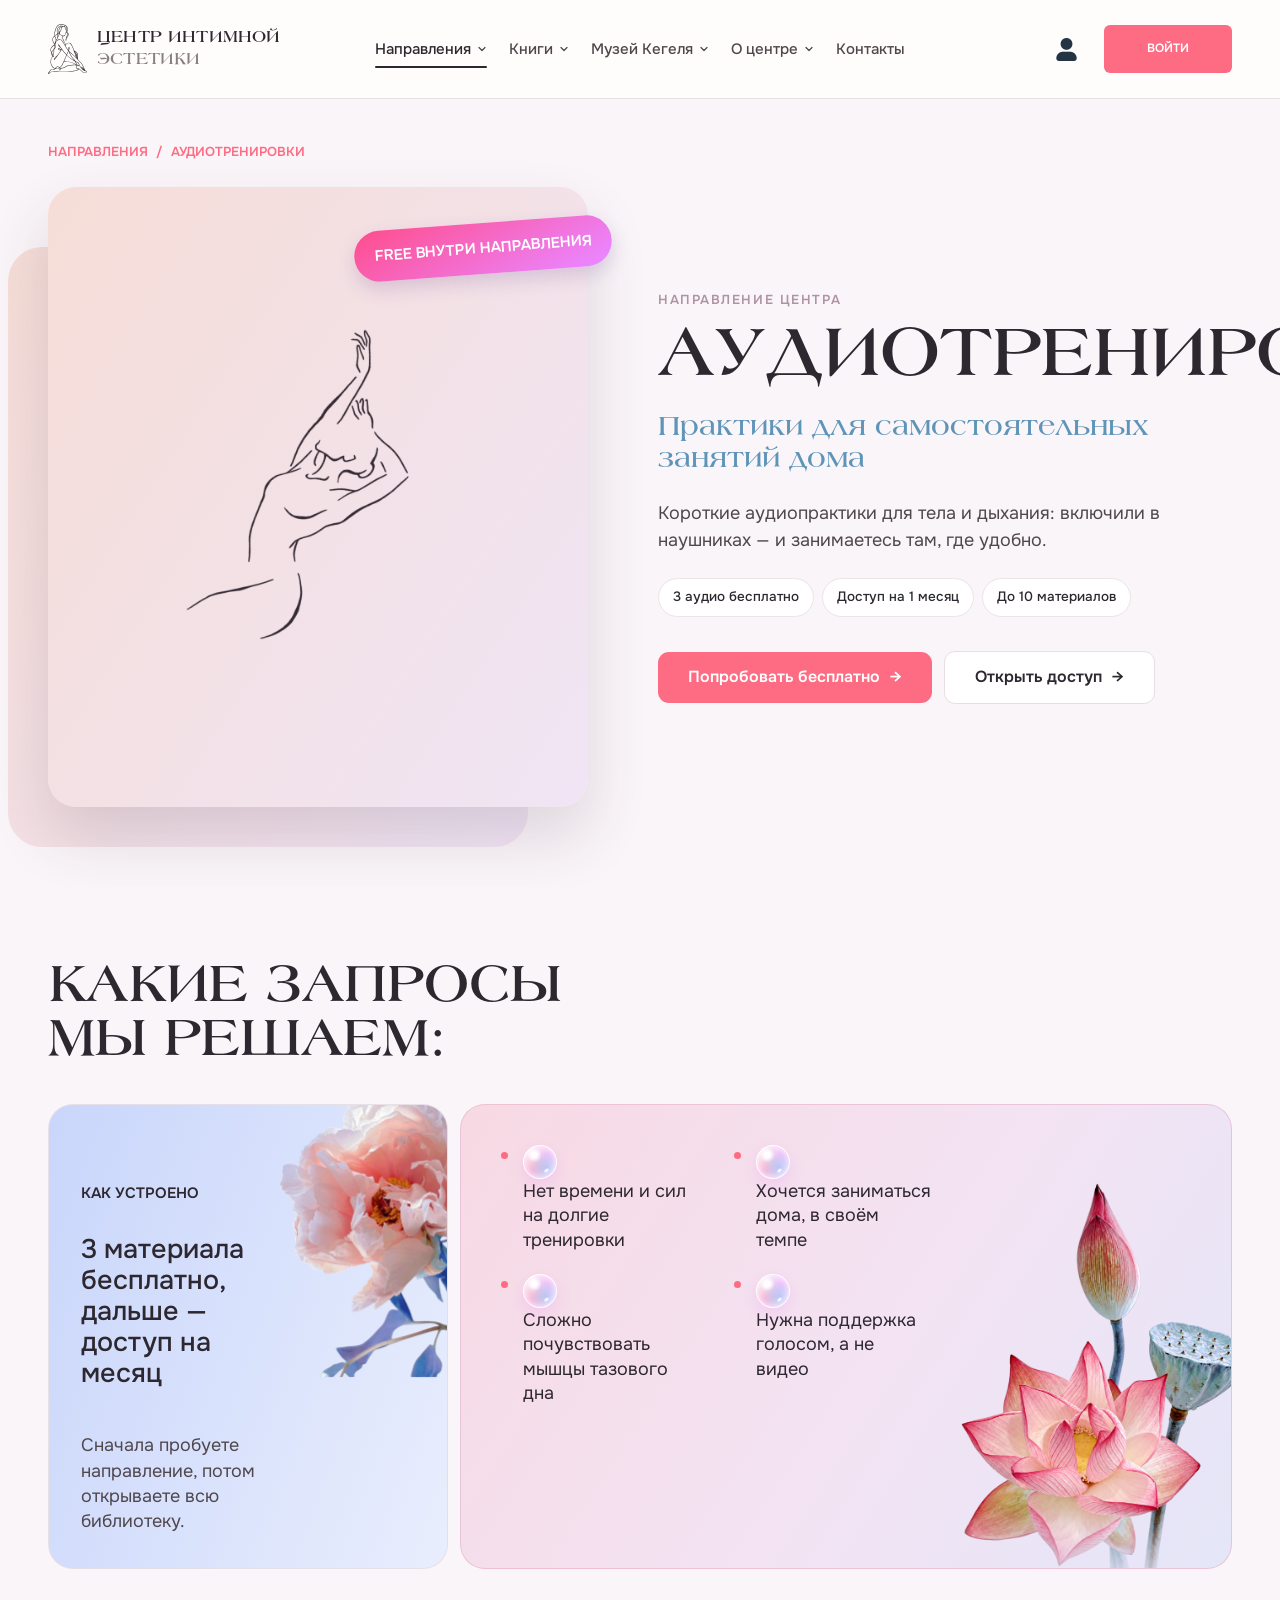
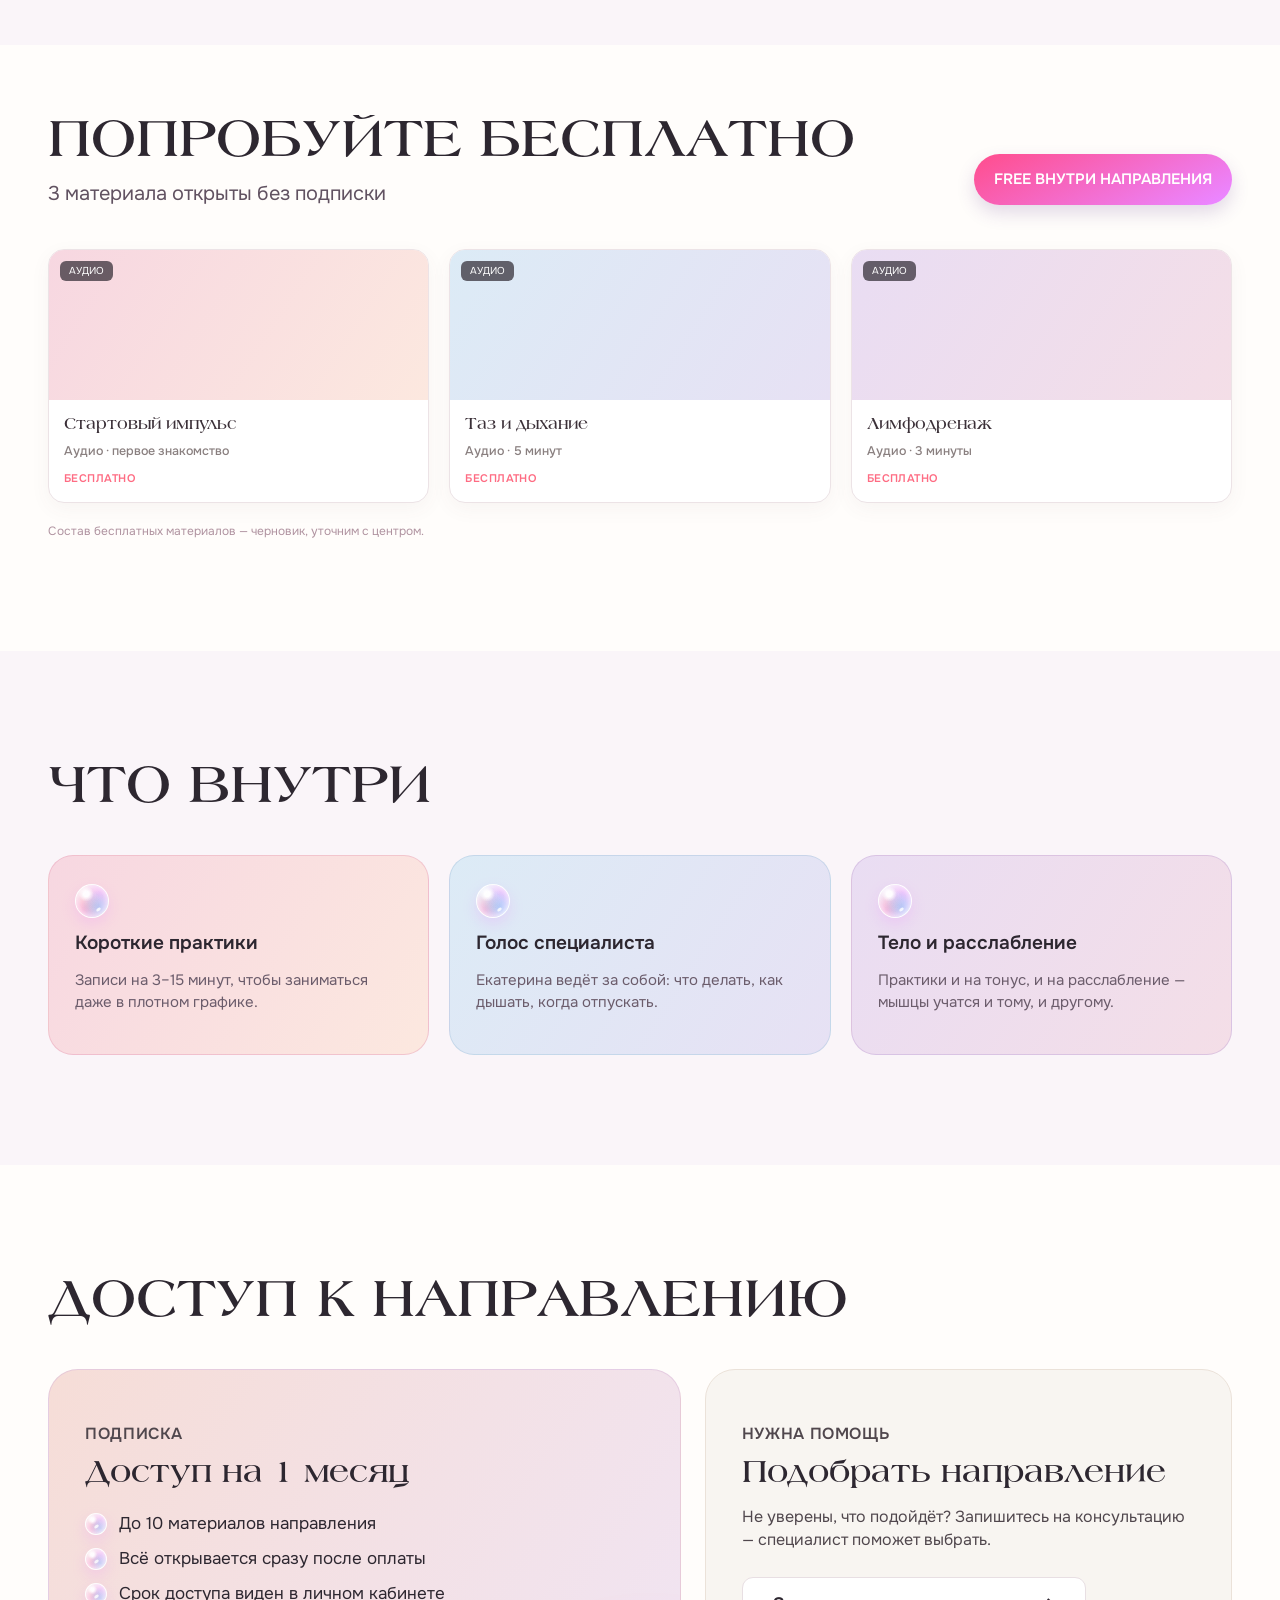
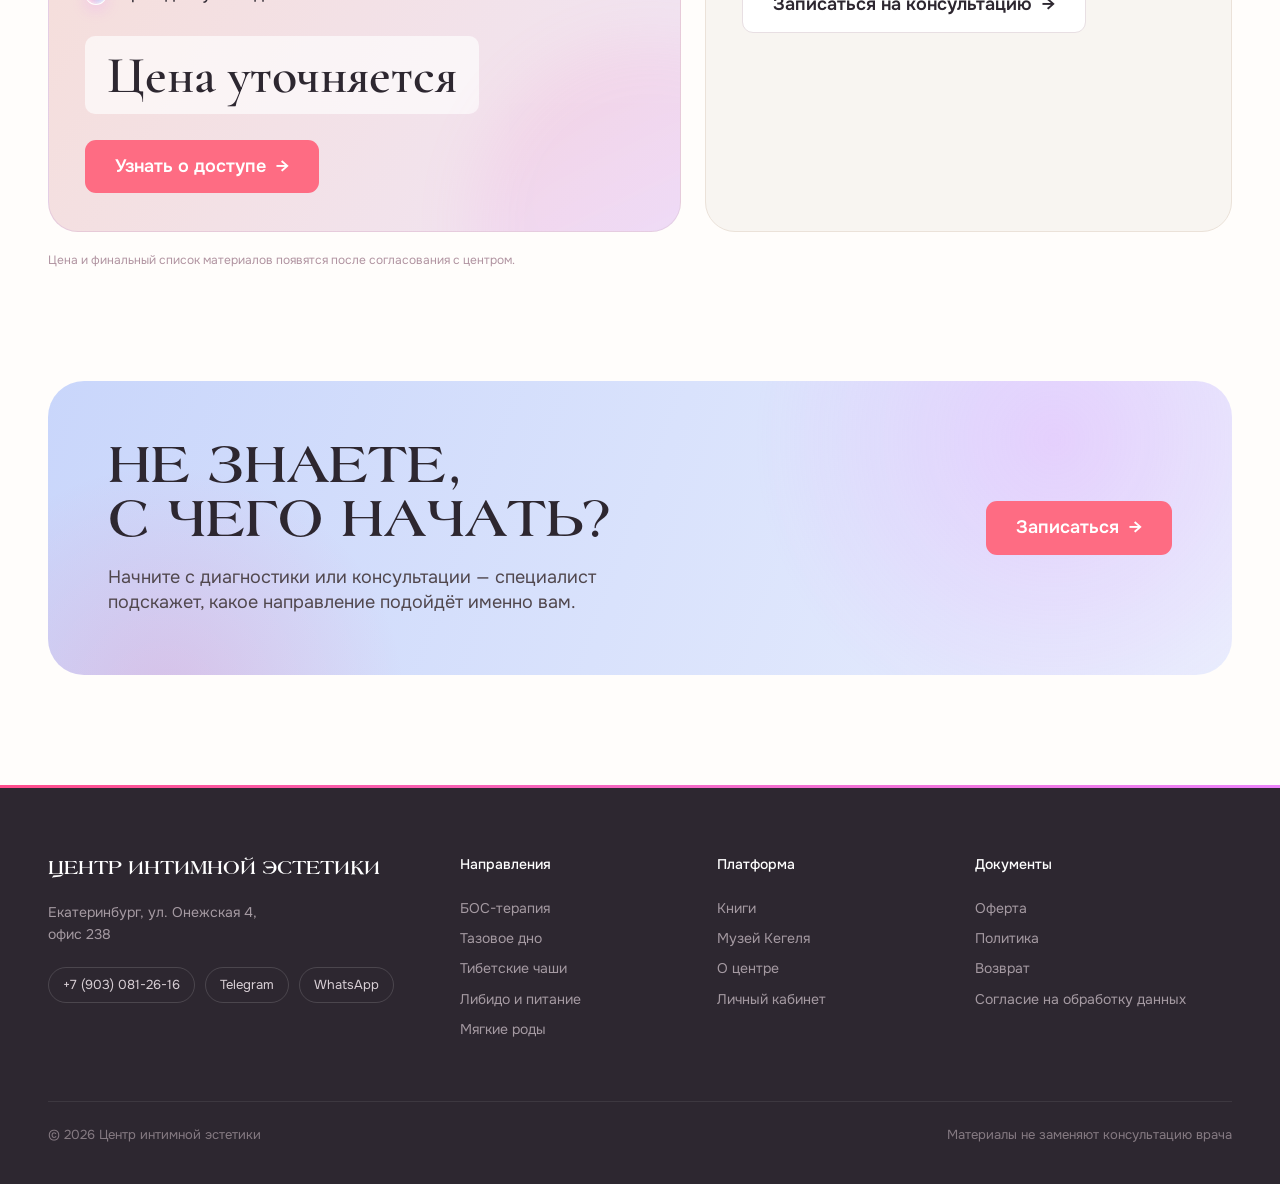
==== site/audio.html @ 692d39f6 "Музей Кегеля и страницы-основы остальных направлений - museum.html: каталог тренажёров с фильтром по" ====
<!doctype html>
<html lang="ru">
<head>
  <meta charset="utf-8">
  <meta name="viewport" content="width=device-width, initial-scale=1">
  <meta name="robots" content="noindex, nofollow, noarchive">
  <title>Аудиотренировки — Центр интимной эстетики</title>
  <meta name="description" content="Аудиотренировки: Короткие аудиопрактики для тела и дыхания: включили в наушниках — и занимаетесь там, где удобно.">
  <link rel="preconnect" href="https://fonts.googleapis.com">
  <link rel="preconnect" href="https://fonts.gstatic.com" crossorigin>
  <link href="https://fonts.googleapis.com/css2?family=Onest:wght@400;500;600;700&family=Cormorant+Garamond:wght@600&display=swap" rel="stylesheet">
  <link rel="stylesheet" href="css/style.css">
  <link rel="icon" href="assets/img/logo.svg">
</head>
<body data-page="direction">
  <div data-header style="height:99px"></div>

  <main>
    <section class="b-hero">
      <div class="container">
        <nav class="breadcrumbs" aria-label="Хлебные крошки" data-reveal><a href="directions.html">Направления</a><span>/</span><span>Аудиотренировки</span></nav>
        <div class="b-hero__grid">
          <div class="b-hero__media" style="--g:var(--g-lilac)" data-reveal="zoom">
            <div class="b-hero__plate"></div>
            <div class="b-hero__photo m-item__photo" style="background:var(--g-lilac)"><img src="assets/img/line-audio.png" alt=""></div>
            <span class="badge-free">Free внутри направления</span>
          </div>
          <div>
            <p class="b-hero__author" data-reveal>Направление центра</p>
            <h1 class="display b-hero__title"><span class="split-line"><span style="--d:.05s">Аудиотренировки</span></span></h1>
            <p class="b-hero__sub" data-reveal style="--d:.15s">Практики для самостоятельных<br>занятий дома</p>
            <p class="b-hero__text" data-reveal style="--d:.22s">Короткие аудиопрактики для тела и дыхания: включили в наушниках — и занимаетесь там, где удобно.</p>
            <div class="b-hero__facts" data-reveal style="--d:.28s"><span>3 аудио бесплатно</span><span>Доступ на 1 месяц</span><span>До 10 материалов</span></div>
            <div class="b-hero__actions" data-reveal style="--d:.34s">
              <a class="btn" href="#free">Попробовать бесплатно <span class="arr">→</span></a>
              <a class="btn btn--ghost" href="#access">Открыть доступ <span class="arr">→</span></a>
            </div>
          </div>
        </div>
      </div>
    </section>

    <section class="situations">
      <div class="container">
        <h2 class="h-section"><span class="split-line"><span>Какие запросы</span></span><span class="split-line"><span style="--d:.08s">мы решаем:</span></span></h2>
        <div class="sit-grid">
          <div class="sit-card sit-card--result" data-reveal>
            <img class="sit-card__flower" src="assets/img/peony-mirror.png" alt="">
            <p class="kicker">Как устроено</p>
            <h3>3 материала бесплатно, дальше — доступ на месяц</h3>
            <p>Сначала пробуете направление, потом открываете всю библиотеку.</p>
          </div>
          <div class="sit-card sit-card--list" data-reveal style="--d:.08s">
            <ul class="sit-list"><li><span class="bubble" aria-hidden="true"></span><span>Нет времени и сил на долгие тренировки</span></li><li><span class="bubble" aria-hidden="true"></span><span>Хочется заниматься дома, в своём темпе</span></li><li><span class="bubble" aria-hidden="true"></span><span>Сложно почувствовать мышцы тазового дна</span></li><li><span class="bubble" aria-hidden="true"></span><span>Нужна поддержка голосом, а не видео</span></li></ul>
            <img class="sit-card__lotus" src="assets/img/flower-lotus-bud.png" alt="">
          </div>
        </div>
      </div>
    </section>

    <section class="section" id="free" style="padding-top:70px">
      <div class="container">
        <div class="section-head section-head--row">
          <div>
            <h2 class="h-section"><span class="split-line"><span>Попробуйте бесплатно</span></span></h2>
            <p class="lead" data-reveal>3 материала открыты без подписки</p>
          </div>
          <span class="badge-free" data-reveal>Free внутри направления</span>
        </div>
        <div class="free-grid">
          <a class="mat-card" href="#" data-reveal style="--d:0.00s">
            <div class="mat-card__thumb" style="--g:var(--g-rose)"><span class="mat-card__type">АУДИО</span></div>
            <div class="mat-card__body"><h3>Стартовый импульс</h3><p>Аудио · первое знакомство</p><span class="mat-card__free">Бесплатно</span></div>
          </a>
          <a class="mat-card" href="#" data-reveal style="--d:0.08s">
            <div class="mat-card__thumb" style="--g:var(--g-sky)"><span class="mat-card__type">АУДИО</span></div>
            <div class="mat-card__body"><h3>Таз и дыхание</h3><p>Аудио · 5 минут</p><span class="mat-card__free">Бесплатно</span></div>
          </a>
          <a class="mat-card" href="#" data-reveal style="--d:0.16s">
            <div class="mat-card__thumb" style="--g:var(--g-violet)"><span class="mat-card__type">АУДИО</span></div>
            <div class="mat-card__body"><h3>Лимфодренаж</h3><p>Аудио · 3 минуты</p><span class="mat-card__free">Бесплатно</span></div>
          </a>
        </div>
        <p class="placeholder-note" style="margin-top:20px">Состав бесплатных материалов — черновик, уточним с центром.</p>
      </div>
    </section>

    <section class="section section--rose">
      <div class="container">
        <h2 class="h-section" style="margin-bottom:40px"><span class="split-line"><span>Что внутри</span></span></h2>
        <div class="inside-grid"><div class="inside-card" style="--g:var(--g-rose);--bd:var(--b-rose);--d:0.00s" data-reveal><span class="bubble" aria-hidden="true"></span><b>Короткие практики</b><p>Записи на 3–15 минут, чтобы заниматься даже в плотном графике.</p></div><div class="inside-card" style="--g:var(--g-sky);--bd:var(--b-sky);--d:0.08s" data-reveal><span class="bubble" aria-hidden="true"></span><b>Голос специалиста</b><p>Екатерина ведёт за собой: что делать, как дышать, когда отпускать.</p></div><div class="inside-card" style="--g:var(--g-violet);--bd:var(--b-violet);--d:0.16s" data-reveal><span class="bubble" aria-hidden="true"></span><b>Тело и расслабление</b><p>Практики и на тонус, и на расслабление — мышцы учатся и тому, и другому.</p></div></div>
      </div>
    </section>

    <section class="section" id="access">
      <div class="container">
        <h2 class="h-section" style="margin-bottom:40px"><span class="split-line"><span>Доступ к направлению</span></span></h2>
        <div class="buy-grid">
          <div class="buy-card" style="--g:var(--g-lilac);--bd:var(--b-lilac)" data-reveal>
            <span class="buy-card__glow"></span>
            <p class="buy-card__label">Подписка</p>
            <h3>Доступ на 1 месяц</h3>
            <ul><li><span class="bubble" aria-hidden="true"></span><span>До 10 материалов направления</span></li><li><span class="bubble" aria-hidden="true"></span><span>Всё открывается сразу после оплаты</span></li><li><span class="bubble" aria-hidden="true"></span><span>Срок доступа виден в личном кабинете</span></li></ul>
            <p class="buy-card__price">Цена уточняется</p>
            <button class="btn" type="button" data-booking>Узнать о доступе <span class="arr">→</span></button>
          </div>
          <div class="buy-card" style="--g:#f8f5f1;--bd:#ebe2d9;--d:.1s" data-reveal>
            <p class="buy-card__label">Нужна помощь</p>
            <h3>Подобрать направление</h3>
            <p>Не уверены, что подойдёт? Запишитесь на консультацию — специалист поможет выбрать.</p>
            <button class="btn btn--ghost" type="button" data-booking="help">Записаться на консультацию <span class="arr">→</span></button>
          </div>
        </div>
        <p class="placeholder-note" style="margin-top:20px">Цена и финальный список материалов появятся после согласования с центром.</p>
      </div>
    </section>

    <section class="section" style="padding-top:0">
      <div class="container">
        <div class="cta-banner" data-reveal>
          <div>
            <h2 class="h-section">Не знаете,<br>с чего начать?</h2>
            <p>Начните с диагностики или консультации — специалист подскажет, какое направление подойдёт именно вам.</p>
          </div>
          <a class="btn" href="bos.html#formats" data-booking="diag">Записаться <span class="arr">→</span></a>
        </div>
      </div>
    </section>
  </main>

  <div data-footer></div>
  <script src="js/main.js"></script>
</body>
</html>
---- site/css/style.css ----
/* ==========================================================================
   Центр интимной эстетики — стили
   Токены сняты с макета Figma (Page 6)
   ========================================================================== */

@font-face {
  font-family: "LagunaC";
  src: url("../assets/fonts/lagunac_bold.otf") format("opentype");
  font-weight: 700;
  font-display: swap;
}
@font-face {
  font-family: "LagunaC";
  src: url("../assets/fonts/lagunac.otf") format("opentype");
  font-weight: 400;
  font-display: swap;
}

:root {
  /* фон */
  --bg: #fffdfb;
  --bg-rose: #faf5f9;
  --bg-soft: #f7f2f4;
  --bg-sky: #edf3fa;
  --bg-sky-2: #deebf5;

  /* текст */
  --ink: #2d2730;
  --ink-2: #332633;
  --ink-blue: #233544;
  --text: #50474d;
  --text-2: #615261;
  --muted: #6b5c6b;
  --muted-2: #897f7f;
  --line: #e8dfe3;
  --line-2: #ece3e6;

  /* акценты */
  --pink: #fe6c83;
  --pink-hover: #f7566f;
  --pink-deep: #c26b82;
  --blue: #5e94b8;
  --caption: #b093a0;

  /* градиенты плашек направлений — основа визуального языка сайта */
  --g-rose:     linear-gradient(123deg, #f7d7e1 0%, #fce8df 100%);
  --g-lilac:    linear-gradient(123deg, #f6ddd7 0%, #f0e5f5 100%);
  --g-sand:     linear-gradient(123deg, #f8e8cd 0%, #f8dde4 100%);
  --g-peach:    linear-gradient(123deg, #f5dccf 0%, #f5e5d5 100%);
  --g-mint:     linear-gradient(123deg, #ddefe7 0%, #e2ebf7 100%);
  --g-sky:      linear-gradient(123deg, #dcebf6 0%, #e7e1f4 100%);
  --g-violet:   linear-gradient(123deg, #e9ddf3 0%, #f4dee7 100%);
  --g-mist:     linear-gradient(123deg, #dfe8ef 0%, #eee6f1 100%);
  --g-periwinkle: linear-gradient(110deg, #c9d6fb 0%, #e9eefd 100%);
  --g-badge:    linear-gradient(154deg, #ff4d8c 0%, #eb85ff 52%, #54c7ff 95%);

  --b-rose: rgba(234, 165, 187, .5);
  --b-lilac: rgba(218, 183, 216, .5);
  --b-sand: rgba(229, 190, 131, .5);
  --b-peach: rgba(231, 183, 154, .5);
  --b-mint: rgba(168, 206, 194, .5);
  --b-sky: rgba(171, 200, 224, .5);
  --b-violet: rgba(200, 170, 216, .5);
  --b-mist: rgba(175, 194, 208, .5);

  --shadow-card: 0 10px 24px rgba(89, 59, 82, .09);
  --shadow-card-hover: 0 22px 44px rgba(89, 59, 82, .16);
  --shadow-soft: 0 6px 20px rgba(90, 70, 80, .05);

  --font-display: "LagunaC", "Cormorant Garamond", Georgia, serif;
  --font-body: "Onest", system-ui, -apple-system, "Segoe UI", sans-serif;
  --font-price: "Cormorant Garamond", Georgia, serif;

  --container: 1280px;
  --gutter: 80px;
  --header-h: 99px;
  --ease: cubic-bezier(.22, .8, .24, 1);
  --ease-spring: cubic-bezier(.34, 1.56, .64, 1);
}

*, *::before, *::after { box-sizing: border-box; }
html { scroll-behavior: smooth; -webkit-text-size-adjust: 100%; }
body {
  margin: 0;
  font-family: var(--font-body);
  font-size: 16px;
  line-height: 1.4;
  color: var(--text);
  background: var(--bg);
  -webkit-font-smoothing: antialiased;
  overflow-x: hidden;
}
html, body { overflow-x: clip; }
main > section { overflow-x: clip; }
img { max-width: 100%; display: block; }
a { color: inherit; text-decoration: none; }
button { font: inherit; color: inherit; background: none; border: 0; padding: 0; cursor: pointer; }
h1, h2, h3, h4, p { margin: 0; }
ul { margin: 0; padding: 0; list-style: none; }
:focus-visible { outline: 2px solid var(--pink); outline-offset: 3px; border-radius: 6px; }
html:has(body.is-locked) { overflow: hidden; }

.container {
  width: 100%;
  max-width: calc(var(--container) + var(--gutter) * 2);
  margin: 0 auto;
  padding: 0 var(--gutter);
}
.visually-hidden { position: absolute !important; width: 1px; height: 1px; overflow: hidden; clip: rect(0 0 0 0); white-space: nowrap; }

/* ---------- типографика ---------- */
.display {
  font-family: var(--font-display);
  font-weight: 700;
  line-height: .96;
  text-transform: uppercase;
  color: var(--ink);
}
.h-section {
  font-family: var(--font-display);
  font-weight: 700;
  font-size: 54px;
  line-height: 1;
  text-transform: uppercase;
  color: var(--ink);
  letter-spacing: 0;
}
.h-card {
  font-family: var(--font-display);
  font-weight: 700;
  color: var(--ink);
  line-height: 1.1;
}
.lead { font-size: 20px; line-height: 1.1; color: var(--text-2); }
.eyebrow {
  font-size: 12px;
  font-weight: 500;
  letter-spacing: .16em;
  text-transform: uppercase;
  color: var(--caption);
}
.kicker {
  font-size: 15px;
  font-weight: 600;
  text-transform: uppercase;
  color: var(--pink);
  letter-spacing: 0;
}
.section-head { margin-bottom: 44px; }
.section-head .lead { margin-top: 14px; }
.section-head--row { display: flex; align-items: flex-end; justify-content: space-between; gap: 24px; }

/* ---------- кнопки ---------- */
.btn {
  --btn-bg: var(--pink);
  position: relative;
  display: inline-flex;
  align-items: center;
  justify-content: center;
  gap: 10px;
  padding: 15px 30px;
  border-radius: 11px;
  background: var(--btn-bg);
  color: #fff;
  font-weight: 600;
  font-size: 18px;
  line-height: 1.3;
  white-space: nowrap;
  overflow: hidden;
  isolation: isolate;
  transition: transform .35s var(--ease), box-shadow .35s var(--ease), background-color .3s;
  box-shadow: 0 8px 18px rgba(254, 108, 131, .0);
}
.btn::before { /* мягкий градиентный перелив при наведении */
  content: "";
  position: absolute; inset: 0;
  background: var(--g-badge);
  opacity: 0;
  z-index: -1;
  transition: opacity .45s var(--ease);
}
.btn::after { /* блик */
  content: "";
  position: absolute; top: 0; bottom: 0; left: -60%;
  width: 40%;
  background: linear-gradient(100deg, transparent, rgba(255,255,255,.45), transparent);
  transform: skewX(-18deg);
  transition: left .7s var(--ease);
  z-index: -1;
}
.btn:hover { transform: translateY(-2px); box-shadow: 0 12px 26px rgba(254, 108, 131, .35); }
.btn:hover::after { left: 130%; }
.btn:active { transform: translateY(0) scale(.98); }
.btn .arr { display: inline-block; transition: transform .35s var(--ease-spring); }
.btn:hover .arr { transform: translateX(4px); }
.btn--sm { font-size: 15px; padding: 16px 30px; border-radius: 6px; }
.btn--xs { font-size: 12px; padding: 16px 20px; border-radius: 6px; text-transform: uppercase; min-width: 128px; }
.btn--ghost {
  --btn-bg: #fff;
  color: var(--ink);
  border: 1px solid var(--line);
}
.btn--ghost:hover { color: #fff; border-color: transparent; }
.btn--ghost:hover::before { opacity: 1; }
.btn--gradient::before { opacity: 1; }
.link-arrow {
  display: inline-flex; align-items: center; gap: 6px;
  color: var(--pink-deep); font-weight: 600; font-size: 15px;
}
.link-arrow .arr { transition: transform .35s var(--ease-spring); }
.link-arrow:hover .arr { transform: translateX(5px); }

/* ---------- градиентная плашка FREE ---------- */
.badge-free {
  display: inline-flex; align-items: center; justify-content: center;
  padding: 18px 20px;
  border-radius: 60px;
  background: var(--g-badge);
  background-size: 180% 180%;
  color: #fff;
  font-weight: 600;
  font-size: 15px;
  line-height: 1;
  text-transform: uppercase;
  white-space: nowrap;
  box-shadow: 0 8px 18px rgba(97, 56, 140, .18);
  transform: rotate(-4.25deg);
  animation: gradientShift 6s ease-in-out infinite, badgeFloat 5s ease-in-out infinite;
}
@keyframes gradientShift { 0%,100% { background-position: 0% 30%; } 50% { background-position: 100% 70%; } }
@keyframes badgeFloat { 0%,100% { transform: rotate(-4.25deg) translateY(0); } 50% { transform: rotate(-3deg) translateY(-6px); } }

.chip {
  display: inline-flex; align-items: center;
  padding: 3px 9px;
  border-radius: 6px;
  font-size: 15px;
  color: var(--text);
  background: #e3e9fb;
}

/* ==========================================================================
   Header
   ========================================================================== */
.site-header {
  position: sticky; top: 0; z-index: 100;
  background: rgba(255, 253, 251, .92);
  backdrop-filter: blur(10px);
  -webkit-backdrop-filter: blur(10px);
  border-bottom: 1px solid var(--line);
  transition: box-shadow .4s var(--ease), background-color .4s;
}
.site-header.is-scrolled { box-shadow: 0 10px 30px rgba(89, 59, 82, .07); background: rgba(255, 253, 251, .97); }
.header-bar {
  position: relative;
  display: flex; align-items: center; justify-content: space-between;
  height: 98px;
  transition: height .4s var(--ease);
}
.site-header.is-scrolled .header-bar { height: 78px; }

.logo { display: flex; align-items: center; gap: 10px; filter: drop-shadow(0 0 10px #fff); }
.logo img { width: 39px; height: 50px; transition: transform .6s var(--ease); }
.logo:hover img { transform: rotate(-6deg) scale(1.05); }
.logo__text {
  font-family: var(--font-display); font-weight: 700;
  font-size: 17px; line-height: 18.7px; letter-spacing: .01em; text-transform: uppercase;
  display: flex; flex-direction: column; gap: 3px;
}
.logo__text span:first-child { color: #2d2730; }
.logo__text span:last-child { color: var(--muted-2); }

.nav { position: absolute; left: 50%; transform: translateX(-50%); display: flex; gap: 30px; align-items: center; }
.nav__item { position: relative; }
.nav__link {
  position: relative;
  display: inline-flex; align-items: center; gap: 6px;
  font-size: 15px; font-weight: 500; color: var(--text);
  padding: 10px 0;
  transition: color .25s;
}
.nav__link::after {
  content: ""; position: absolute; left: 0; right: 0; bottom: 2px; height: 2px;
  background: var(--ink); border-radius: 2px;
  transform: scaleX(0); transform-origin: left;
  transition: transform .45s var(--ease);
}
.nav__link:hover, .nav__item.is-open .nav__link { color: var(--ink); }
.nav__link:hover::after, .nav__item.is-open .nav__link::after, .nav__link.is-active::after { transform: scaleX(1); }
.nav__link.is-active { color: var(--ink); }
.nav__link .chev { width: 10px; height: 10px; transition: transform .35s var(--ease); }
.nav__item.is-open .chev { transform: rotate(180deg); }

.header-actions { display: flex; align-items: center; gap: 16px; }
.icon-btn {
  width: 44px; height: 44px; border-radius: 50%;
  display: grid; place-items: center;
  transition: background-color .3s, transform .3s var(--ease);
}
.icon-btn:hover { background: var(--bg-soft); transform: translateY(-1px); }
.icon-user {
  width: 23px; height: 23px; background: var(--ink-blue);
  -webkit-mask: url("../assets/img/icon-user.png") center / contain no-repeat;
          mask: url("../assets/img/icon-user.png") center / contain no-repeat;
}
.burger { display: none; width: 44px; height: 44px; border-radius: 50%; background: var(--bg-soft); position: relative; }
.burger span { position: absolute; left: 13px; right: 13px; height: 1.6px; background: var(--ink); border-radius: 2px; transition: transform .45s var(--ease), opacity .3s, top .45s var(--ease); }
.burger span:nth-child(1) { top: 18px; }
.burger span:nth-child(2) { top: 25px; }
.is-menu-open .burger span:nth-child(1) { top: 21.5px; transform: rotate(45deg); }
.is-menu-open .burger span:nth-child(2) { top: 21.5px; transform: rotate(-45deg); }

/* ---------- мега-меню (десктоп) ---------- */
.mega {
  position: absolute; left: 0; right: 0; top: 100%;
  pointer-events: none;
  visibility: hidden;
}
.mega__panel {
  background: rgba(255, 253, 251, .98);
  border-bottom: 1px solid var(--line);
  box-shadow: 0 30px 60px rgba(89, 59, 82, .12);
  border-radius: 0 0 30px 30px;
  clip-path: inset(0 0 100% 0 round 0 0 30px 30px);
  transition: clip-path .55s var(--ease);
  overflow: hidden;
}
.mega.is-open { pointer-events: auto; visibility: visible; }
.mega.is-open .mega__panel { clip-path: inset(0 0 0 0 round 0 0 30px 30px); }
.mega__inner { padding-top: 34px; padding-bottom: 38px; }
.mega__section { display: none; }
.mega__section.is-active { display: grid; }
.mega [data-stagger] > * { opacity: 0; transform: translateY(12px); transition: opacity .45s var(--ease), transform .55s var(--ease); }
.mega.is-open .mega__section.is-active [data-stagger] > * { opacity: 1; transform: none; }
.mega.is-open .mega__section.is-active [data-stagger] > *:nth-child(2) { transition-delay: .04s; }
.mega.is-open .mega__section.is-active [data-stagger] > *:nth-child(3) { transition-delay: .08s; }
.mega.is-open .mega__section.is-active [data-stagger] > *:nth-child(4) { transition-delay: .12s; }
.mega.is-open .mega__section.is-active [data-stagger] > *:nth-child(5) { transition-delay: .16s; }
.mega.is-open .mega__section.is-active [data-stagger] > *:nth-child(6) { transition-delay: .2s; }
.mega.is-open .mega__section.is-active [data-stagger] > *:nth-child(7) { transition-delay: .24s; }
.mega.is-open .mega__section.is-active [data-stagger] > *:nth-child(8) { transition-delay: .28s; }
.mega-backdrop {
  position: fixed; inset: 0; z-index: 90;
  background: rgba(45, 39, 48, .18);
  backdrop-filter: blur(2px);
  opacity: 0; visibility: hidden;
  transition: opacity .4s var(--ease), visibility .4s;
}
.mega-backdrop.is-on { opacity: 1; visibility: visible; }

.mega__section--dirs { grid-template-columns: 1fr 330px; gap: 40px; }
.mega__title { display: flex; align-items: baseline; justify-content: space-between; margin-bottom: 18px; }
.mega__title h3 { font-family: var(--font-display); font-size: 26px; color: var(--ink); text-transform: uppercase; }
.mega-grid { display: grid; grid-template-columns: repeat(4, 1fr); gap: 14px; }
.mini-dir {
  position: relative; overflow: hidden;
  height: 118px;
  padding: 13px 15px;
  border-radius: 14px;
  border: 1px solid var(--bd, var(--line));
  background: var(--g, var(--g-rose));
  display: flex; flex-direction: column; justify-content: space-between;
  transition: transform .45s var(--ease), box-shadow .45s var(--ease);
}
.mini-dir:hover { transform: translateY(-3px); box-shadow: var(--shadow-card); }
.mini-dir__num { font-size: 11px; font-weight: 600; color: var(--pink); }
.mini-dir__name { position: relative; z-index: 1; font-family: var(--font-display); font-weight: 700; font-size: 15.5px; line-height: 1.08; color: var(--ink-blue); max-width: 74%; }
.mini-dir__meta { position: relative; z-index: 1; font-size: 11.5px; color: var(--muted); max-width: 70%; line-height: 1.2; }
.mini-dir img { position: absolute; right: -8px; bottom: -12px; height: 118px; width: auto; opacity: .8; transition: transform .6s var(--ease), opacity .4s; pointer-events: none; }
.mini-dir:hover img { opacity: 1; }
.mini-dir:hover img { transform: translate(-4px, -4px) scale(1.04); }

.mega-promo {
  position: relative; overflow: hidden;
  border-radius: 22px;
  background: var(--g-periwinkle);
  padding: 22px;
  display: flex; flex-direction: column; justify-content: space-between;
  min-height: 246px;
}
.mega-promo img { position: absolute; right: -24px; bottom: 0; height: 250px; width: auto; }
.mega-promo__text { position: relative; z-index: 1; max-width: 180px; }
.mega-promo__text p { font-size: 14px; color: var(--text); margin-top: 8px; }
.mega-promo .h-card { font-size: 22px; }
.mega-promo .btn { position: relative; z-index: 1; align-self: flex-start; }
.mega-promo .badge-free { position: relative; z-index: 1; font-size: 11px; padding: 9px 12px; align-self: flex-start; margin-bottom: 10px; animation: gradientShift 6s ease-in-out infinite; }

.mega__section--list { grid-template-columns: 280px 1fr 1fr; gap: 28px; align-items: stretch; }
.mega-intro { padding-right: 10px; }
.mega-intro h3 { font-family: var(--font-display); font-size: 26px; text-transform: uppercase; color: var(--ink); margin-bottom: 10px; }
.mega-intro p { font-size: 14px; color: var(--muted); margin-bottom: 18px; }
.mega-links { display: grid; gap: 10px; align-content: start; }
.mega-link {
  display: flex; align-items: center; gap: 14px;
  padding: 14px 16px;
  border-radius: 14px;
  border: 1px solid var(--line-2);
  background: #fff;
  transition: background .4s var(--ease), transform .4s var(--ease), border-color .4s;
}
.mega-link:hover { background: var(--g, var(--g-rose)); border-color: transparent; transform: translateX(4px); }
.mega-link__dot { flex: none; width: 36px; height: 36px; border-radius: 50%; background: var(--g, var(--g-rose)); display: grid; place-items: center; color: var(--pink); font-weight: 600; font-size: 12px; }
.mega-link:hover .mega-link__dot { background: #fff; }
.mega-link b { display: block; font-weight: 600; font-size: 15px; color: var(--ink); }
.mega-link small { display: block; font-size: 12.5px; color: var(--muted); margin-top: 2px; }
.mega-link .arr { margin-left: auto; color: var(--pink); transition: transform .35s var(--ease-spring); }
.mega-link:hover .arr { transform: translateX(4px); }
.mega-photo {
  position: relative; overflow: hidden; border-radius: 22px; min-height: 230px;
  background: var(--g, var(--g-sky));
}
.mega-photo img { position: absolute; inset: 0; width: 100%; height: 100%; object-fit: cover; object-position: center 20%; }
.mega-photo span { position: absolute; left: 16px; bottom: 16px; right: 16px; padding: 12px 14px; border-radius: 14px; background: rgba(255,251,251,.94); font-size: 13px; color: var(--text); box-shadow: 0 12px 26px rgba(89,56,82,.14); }
.mega-photo span b { display: block; color: var(--pink); font-size: 13px; text-transform: uppercase; margin-bottom: 3px; }

/* ---------- мобильное меню ---------- */
.m-menu {
  position: fixed; inset: 0; z-index: 99;
  padding: calc(var(--header-h) - 10px) 0 0;
  background: var(--bg);
  visibility: hidden;
  clip-path: circle(0 at calc(100% - 42px) 44px);
  transition: clip-path .7s var(--ease), visibility .7s;
  overflow: hidden;
}
.is-menu-open .m-menu { visibility: visible; clip-path: circle(150% at calc(100% - 42px) 44px); }
.m-menu__blob { position: absolute; border-radius: 50%; filter: blur(40px); opacity: .7; pointer-events: none; }
.m-menu__blob--1 { width: 280px; height: 280px; right: -80px; top: 60px; background: #f7d7e1; }
.m-menu__blob--2 { width: 260px; height: 260px; left: -100px; bottom: 80px; background: #dcebf6; }
.m-menu__scroll { position: relative; height: 100%; overflow-y: auto; padding: 16px 20px 40px; }
.m-acc { border-bottom: 1px solid var(--line); }
.m-acc__head {
  width: 100%; display: flex; align-items: center; justify-content: space-between;
  padding: 18px 0;
  font-family: var(--font-display); font-weight: 700; font-size: 24px; text-transform: uppercase; color: var(--ink);
  text-align: left;
}
.m-acc__head .plus { position: relative; width: 28px; height: 28px; border-radius: 50%; background: var(--g-rose); flex: none; }
.m-acc__head .plus::before, .m-acc__head .plus::after { content: ""; position: absolute; left: 8px; right: 8px; top: 13.3px; height: 1.5px; background: var(--pink); transition: transform .4s var(--ease); }
.m-acc__head .plus::after { transform: rotate(90deg); }
.m-acc.is-open .plus::after { transform: rotate(0); }
.m-acc__body { display: grid; grid-template-rows: 0fr; transition: grid-template-rows .5s var(--ease); }
.m-acc.is-open .m-acc__body { grid-template-rows: 1fr; }
.m-acc__body > div { overflow: hidden; }
.m-acc__list { display: grid; gap: 8px; padding-bottom: 18px; }
.m-dirs { display: grid; grid-template-columns: 1fr 1fr; gap: 8px; padding-bottom: 18px; }
.m-dirs .mini-dir { height: auto; min-height: 92px; padding: 11px 12px; justify-content: flex-start; gap: 8px; }
.m-dirs .mini-dir__name { font-size: 14px; max-width: 100%; }
.m-dirs .mini-dir__meta { display: none; }
.m-dirs .mini-dir img { height: 84px; opacity: .45; }
.m-link-plain { display: block; padding: 18px 0; border-bottom: 1px solid var(--line); font-family: var(--font-display); font-weight: 700; font-size: 24px; text-transform: uppercase; color: var(--ink); }
.m-menu__foot { margin-top: 26px; display: grid; gap: 14px; }
.m-menu__foot .btn { width: 100%; }
.m-contacts { display: flex; flex-wrap: wrap; gap: 8px; }
.m-contacts a { padding: 10px 14px; border-radius: 40px; background: #fff; border: 1px solid var(--line); font-size: 14px; font-weight: 500; }
.m-menu [data-mstagger] { opacity: 0; transform: translateY(16px); transition: opacity .5s var(--ease), transform .6s var(--ease); }
.is-menu-open .m-menu [data-mstagger] { opacity: 1; transform: none; transition-delay: calc(.18s + var(--i, 0) * .05s); }

/* ---------- модалка входа ---------- */
.modal {
  position: fixed; inset: 0; z-index: 200;
  display: grid; place-items: center;
  padding: 20px;
  visibility: hidden;
}
.modal.is-open { visibility: visible; }
.modal__backdrop { position: absolute; inset: 0; background: rgba(45, 39, 48, .35); backdrop-filter: blur(4px); opacity: 0; transition: opacity .4s var(--ease); }
.modal.is-open .modal__backdrop { opacity: 1; }
.modal__card {
  position: relative; width: min(440px, 100%);
  padding: 36px 32px 30px;
  border-radius: 28px;
  background: #fff;
  box-shadow: 0 40px 80px rgba(89, 59, 82, .25);
  overflow: hidden;
  opacity: 0; transform: translateY(24px) scale(.97);
  transition: opacity .45s var(--ease), transform .55s var(--ease);
}
.modal.is-open .modal__card { opacity: 1; transform: none; }
.modal__card::before { content: ""; position: absolute; left: 0; right: 0; top: 0; height: 6px; background: var(--g-badge); }
.modal__flower { position: absolute; right: -50px; top: -30px; width: 170px; opacity: .9; pointer-events: none; }
.modal__close { position: absolute; right: 16px; top: 18px; width: 36px; height: 36px; border-radius: 50%; background: var(--bg-soft); font-size: 20px; line-height: 1; z-index: 2; transition: transform .35s var(--ease); }
.modal__close:hover { transform: rotate(90deg); }
.modal h3 { position: relative; font-family: var(--font-display); font-size: 32px; text-transform: uppercase; color: var(--ink); line-height: 1; margin-bottom: 10px; }
.modal p { position: relative; color: var(--muted); font-size: 15px; margin-bottom: 22px; max-width: 280px; }
.field { display: block; margin-bottom: 14px; }
.field span { display: block; font-size: 13px; color: var(--muted); margin-bottom: 6px; }
.field input {
  width: 100%; height: 52px; padding: 0 16px;
  border-radius: 12px; border: 1px solid var(--line);
  font: inherit; font-size: 16px; color: var(--ink); background: var(--bg);
  transition: border-color .3s, box-shadow .3s;
}
.field input:focus { outline: none; border-color: var(--pink); box-shadow: 0 0 0 4px rgba(254, 108, 131, .15); }
.modal .btn { width: 100%; }
.modal__note { font-size: 12px !important; margin: 14px 0 0 !important; max-width: none !important; }
.modal--booking .modal__card { width: min(500px, 100%); max-height: calc(100vh - 40px); overflow-y: auto; }
.modal--booking .modal__flower { width: 120px; right: -34px; top: -26px; opacity: .8; }
.modal--booking h3, .modal--booking p { padding-right: 60px; }
.booking__done h3, .booking__done p { padding-right: 0 !important; }
@media (max-width: 760px) {
  .modal--booking .modal__card { padding: 30px 20px 24px; }
  .modal--booking .modal__flower { display: none; }
  .modal--booking h3 { font-size: 26px; padding-right: 40px; }
  .modal--booking p { padding-right: 0; }
}
.field select {
  width: 100%; height: 52px; padding: 0 40px 0 16px;
  border-radius: 12px; border: 1px solid var(--line); background: var(--bg);
  font: inherit; font-size: 15px; color: var(--ink);
  appearance: none; -webkit-appearance: none;
  background-image: url("../assets/img/chevron.svg"); background-repeat: no-repeat; background-position: right 16px center; background-size: 12px;
  transition: border-color .3s, box-shadow .3s;
}
.field select:focus { outline: none; border-color: var(--pink); box-shadow: 0 0 0 4px rgba(254, 108, 131, .15); }
.field.is-invalid input, label.is-invalid input { border-color: var(--pink); background: #fff5f7; }
.seg { display: flex; gap: 8px; flex-wrap: wrap; }
.seg label { position: relative; cursor: pointer; }
.seg input { position: absolute; opacity: 0; pointer-events: none; }
.seg i { display: block; font-style: normal; padding: 11px 16px; border-radius: 40px; border: 1px solid var(--line); background: var(--bg); font-size: 14px; font-weight: 500; color: var(--text); transition: background .35s var(--ease), border-color .35s, color .3s; }
.seg input:checked + i { background: var(--g-rose); border-color: var(--b-rose); color: var(--ink); }
.seg input:focus-visible + i { outline: 2px solid var(--pink); outline-offset: 2px; }
.check { position: relative; display: flex; gap: 10px; align-items: flex-start; margin: 6px 0 18px; font-size: 13px; color: var(--muted); cursor: pointer; }
.check input { flex: none; width: 18px; height: 18px; margin: 1px 0 0; accent-color: var(--pink); }
.check.is-invalid span { color: var(--pink); }
.booking__error { margin: 12px 0 0 !important; font-size: 13px !important; color: var(--pink) !important; max-width: none !important; }
.booking__done { position: relative; text-align: center; padding: 30px 0 6px; }
.booking__done h3 { margin-top: 18px; }
.booking__done p { margin: 0 auto 22px; }
.booking__done .btn { width: auto; }
.bubble--big { width: 72px; height: 72px; margin: 0 auto; }
.bubble--big::after { right: 15px; bottom: 13px; width: 10px; height: 6px; }

/* ==========================================================================
   Home — hero
   ========================================================================== */
.hero { position: relative; overflow: hidden; }
.hero__inner { position: relative; min-height: 801px; }
.hero__text { position: relative; z-index: 2; padding-top: 124px; max-width: 646px; margin-left: 8px; }
.hero__title { font-size: 72px; color: var(--pink); }
.hero__title span { display: block; }
.hero__sub {
  margin-top: 48px;
  max-width: 460px;
  font-family: var(--font-display); font-weight: 700;
  font-size: 42px; line-height: .96; color: var(--blue);
}
.hero__text .btn { margin-top: 45px; width: 279px; }
.hero__media { position: absolute; left: calc(50% + 666px - 720px); top: 4px; width: 754px; height: 754px; }
.hero__plate {
  position: absolute; left: 75px; top: 94px; width: 660px; height: 660px;
  border-radius: 25px;
  background: radial-gradient(circle at 50% 50%, #e9e8e4 0%, #e4dfdf 100%);
  box-shadow: 0 0 16px rgba(234, 234, 234, .63);
}
.hero__plate::after { /* тонкое градиентное свечение по краю */
  content: ""; position: absolute; inset: -1px; border-radius: 26px; padding: 1px;
  background: linear-gradient(140deg, rgba(255,77,140,.0), rgba(235,133,255,.35), rgba(84,199,255,.25));
  -webkit-mask: linear-gradient(#000 0 0) content-box, linear-gradient(#000 0 0);
  -webkit-mask-composite: xor; mask-composite: exclude;
  opacity: 0; transition: opacity .8s;
}
.hero__media:hover .hero__plate::after { opacity: 1; }
.hero__photo { position: absolute; inset: 0; width: 100%; height: 100%; object-fit: cover; will-change: transform; filter: drop-shadow(-1px 0 22px rgba(0,0,0,.08)); }
.hero__lotus { position: absolute; z-index: 1; pointer-events: none; opacity: .0; }

/* ==========================================================================
   Направления — плашки
   ========================================================================== */
.dirs { position: relative; padding: 65px 0 42px; background: var(--bg); }
.dirs__layout { position: relative; display: grid; grid-template-columns: 475px 1fr; gap: 61px; margin-top: 60px; }
.dirs__aside { position: relative; }
.dirs__aside-bg { position: absolute; left: calc(-1 * (100vw - min(100vw, 1440px)) / 2 - var(--gutter)); top: -45px; width: calc(375px + (100vw - min(100vw, 1440px)) / 2); height: 773px; background: var(--bg-sky-2); border-radius: 0 30px 30px 0; }
.dirs__photo {
  position: relative; width: 475px; height: 610px; border-radius: 36px; overflow: hidden;
  box-shadow: 0 18px 38px rgba(77, 51, 71, .12);
  margin-left: -2px;
}
.dirs__photo img { width: 100%; height: 100%; object-fit: cover; object-position: bottom; transition: transform 1.2s var(--ease); }
.dirs__photo:hover img { transform: scale(1.04); }
.dirs__badge { position: absolute; left: 75px; top: -30px; z-index: 3; }
.dirs__hint {
  position: absolute; left: 30px; top: 530px; z-index: 3;
  width: 410px; padding: 31px 22px 26px;
  border-radius: 28px;
  background: rgba(255, 251, 251, .94);
  box-shadow: 0 12px 26px rgba(89, 56, 82, .14);
  backdrop-filter: blur(6px);
}
.dirs__hint b { display: block; font-size: 18px; font-weight: 600; color: var(--pink); line-height: 1; text-transform: uppercase; margin-bottom: 12px; }
.dirs__hint p { font-size: 16px; line-height: 1.1; color: #403340; }

.dir-grid { display: grid; grid-template-columns: repeat(2, 365px); gap: 24px; align-content: start; margin-top: -20px; }
.dir-card {
  --g: var(--g-rose); --bd: var(--b-rose);
  position: relative; overflow: hidden;
  height: 156px;
  padding: 19px 21px;
  border-radius: 15px;
  border: 1px solid var(--bd);
  background: var(--g);
  box-shadow: var(--shadow-card);
  isolation: isolate;
  transition: transform .5s var(--ease), box-shadow .5s var(--ease);
}
.dir-card::before { /* мягкий свет, бегущий за курсором */
  content: "";
  position: absolute; inset: 0; z-index: -1;
  background: radial-gradient(260px circle at var(--mx, 70%) var(--my, 30%), rgba(255,255,255,.65), transparent 60%);
  opacity: 0; transition: opacity .5s var(--ease);
}
.dir-card:hover { transform: translateY(-5px); box-shadow: var(--shadow-card-hover); }
.dir-card:hover::before { opacity: 1; }
.dir-card__num { display: block; font-size: 12px; font-weight: 600; color: var(--pink); line-height: 1; height: 20px; }
.dir-card__title { position: relative; z-index: 1; margin-top: 14px; font-family: var(--font-display); font-weight: 700; font-size: 20px; line-height: 1.1; color: var(--ink-blue); max-width: 264px; }
.dir-card__desc { position: relative; z-index: 1; margin-top: 8px; font-size: 13px; line-height: 1.35; color: var(--muted); max-width: var(--dw, 190px); }
.dir-card__arr { position: absolute; right: 22px; top: 15px; z-index: 2; font-size: 18px; font-weight: 600; color: var(--pink); transition: transform .45s var(--ease-spring); }
.dir-card:hover .dir-card__arr { transform: translateX(5px); }
.dir-card__art {
  position: absolute; z-index: 0;
  right: var(--ar, 12px); top: var(--at, 0); height: var(--ah, 156px); width: auto; max-width: none;
  pointer-events: none;
  transform-origin: 60% 80%;
  transition: transform .8s var(--ease);
}
.dir-card:hover .dir-card__art { transform: translateY(-3px) rotate(-1.5deg) scale(1.03); }

.dir-card--rose   { --g: var(--g-rose);   --bd: var(--b-rose); }
.dir-card--lilac  { --g: var(--g-lilac);  --bd: var(--b-lilac); }
.dir-card--sand   { --g: var(--g-sand);   --bd: var(--b-sand); }
.dir-card--peach  { --g: var(--g-peach);  --bd: var(--b-peach); }
.dir-card--mint   { --g: var(--g-mint);   --bd: var(--b-mint); }
.dir-card--sky    { --g: var(--g-sky);    --bd: var(--b-sky); }
.dir-card--violet { --g: var(--g-violet); --bd: var(--b-violet); }
.dir-card--mist   { --g: var(--g-mist);   --bd: var(--b-mist); }

/* позиции линейных иллюстраций — как в макете */
.art-bos     { --ar: 12px;  --at: -51px; --ah: 256px; }
.art-audio   { --ar: -12px; --at: -46px; --ah: 255px; }
.art-books   { --ar: 13px;  --at: -54px; --ah: 262px; }
.art-libido  { --ar: 9px;   --at: -28px; --ah: 209px; }
.art-bowls   { --ar: 15px;  --at: -31px; --ah: 229px; }
.art-fitness { --ar: 28px;  --at: -19px; --ah: 184px; rotate: 1deg; }
.art-birth   { --ar: 29px;  --at: -7px;  --ah: 201px; }
.art-museum  { --ar: 44px;  --at: -9px;  --ah: 201px; }

/* ==========================================================================
   Популярные материалы
   ========================================================================== */
.materials { background: var(--bg-soft); padding: 58px 0 127px; }
.materials .section-head { margin-bottom: 28px; }
.materials .h-card { font-size: 34px; letter-spacing: -.01em; margin-top: 8px; }
.mat-grid { display: grid; grid-template-columns: repeat(4, 1fr); gap: 20px; }
.mat-card {
  display: flex; flex-direction: column;
  background: #fff; border: 1px solid var(--line-2); border-radius: 16px; overflow: hidden;
  box-shadow: var(--shadow-soft);
  transition: transform .5s var(--ease), box-shadow .5s var(--ease);
}
.mat-card:hover { transform: translateY(-6px); box-shadow: var(--shadow-card-hover); }
.mat-card__thumb { position: relative; height: 120px; background: var(--g, #d7e3ec); overflow: hidden; }
.mat-card__thumb::after {
  content: ""; position: absolute; inset: 0;
  background: linear-gradient(120deg, transparent 30%, rgba(255,255,255,.5) 50%, transparent 70%);
  transform: translateX(-100%);
  transition: transform .9s var(--ease);
}
.mat-card:hover .mat-card__thumb::after { transform: translateX(100%); }
.mat-card__type { position: absolute; left: 11px; top: 11px; z-index: 1; padding: 3px 9px; border-radius: 6px; background: rgba(45,39,48,.7); color: #fff; font-size: 10px; }
.mat-card__play {
  position: absolute; left: 50%; top: 50%; z-index: 1;
  width: 44px; height: 44px; margin: -22px 0 0 -22px; border-radius: 50%;
  background: rgba(255,255,255,.9); display: grid; place-items: center;
  transition: transform .5s var(--ease-spring);
}
.mat-card__play::before { content: ""; width: 16px; height: 16px; border-radius: 3px; background: #7b98b4; }
.mat-card__play::after { content: ""; position: absolute; left: 21px; top: 17px; border-left: 7px solid #fff; border-top: 5px solid transparent; border-bottom: 5px solid transparent; }
.mat-card:hover .mat-card__play { transform: scale(1.14); }
.mat-card__play--pulse { animation: pulse 2.6s ease-out infinite; }
@keyframes pulse { 0% { box-shadow: 0 0 0 0 rgba(255,255,255,.8); } 70%,100% { box-shadow: 0 0 0 16px rgba(255,255,255,0); } }
.mat-card__body { padding: 15px; display: grid; gap: 7px; }
.mat-card__body h3 { font-family: var(--font-display); font-weight: 700; font-size: 16px; line-height: 20.8px; color: #3a2f37; }
.mat-card__body p { font-size: 12.5px; font-weight: 500; color: var(--muted-2); }
.mat-card__free { justify-self: start; margin-top: 4px; font-size: 11px; font-weight: 600; color: var(--pink); text-transform: uppercase; letter-spacing: .04em; }

/* ==========================================================================
   Общие секции в едином стиле
   ========================================================================== */
.section { padding: 110px 0; position: relative; }
.section--rose { background: var(--bg-rose); }
.section--sky { background: var(--bg-sky); }
.section--warm { background: #f8f5f1; }
.section--soft { background: var(--bg-soft); }

.g-card {
  position: relative; overflow: hidden;
  border-radius: 30px;
  border: 1px solid var(--bd, rgba(232,223,227,.8));
  background: var(--g, #fff);
  padding: 34px;
}

/* Книги */
.books { display: grid; grid-template-columns: 1.05fr 1fr; gap: 24px; align-items: stretch; }
.books__visual { position: relative; min-height: 560px; border-radius: 36px; overflow: hidden; background: var(--g-sand); }
.books__visual img { position: absolute; inset: 0; width: 100%; height: 100%; object-fit: cover; object-position: center 30%; transition: transform 1.2s var(--ease); }
.books__visual:hover img { transform: scale(1.04); }
.books__visual .badge-free { position: absolute; right: 26px; top: 30px; z-index: 2; }
.books__content { display: flex; flex-direction: column; gap: 16px; }
.books__lead { padding: 38px 36px; }
.books__lead p { margin-top: 18px; font-size: 18px; line-height: 1.4; color: var(--text); max-width: 460px; }
.steps { display: grid; grid-template-columns: repeat(3, 1fr); gap: 16px; }
.step { padding: 22px 20px; border-radius: 22px; background: #fff; border: 1px solid var(--line-2); box-shadow: var(--shadow-soft); transition: transform .5s var(--ease), background .5s var(--ease); }
.step:hover { transform: translateY(-4px); background: var(--g, var(--g-rose)); }
.step__n { width: 38px; height: 38px; border-radius: 50%; display: grid; place-items: center; background: var(--pink); color: #fff; font-size: 14px; font-weight: 600; margin-bottom: 16px; }
.step b { display: block; font-size: 17px; font-weight: 600; color: var(--ink); line-height: 1.2; }
.step small { display: block; margin-top: 6px; font-size: 14px; color: var(--muted); line-height: 1.35; }
.books__cta { display: flex; align-items: center; justify-content: space-between; gap: 22px; flex-wrap: wrap; padding: 26px 36px; }
.books__cta p { font-size: 15px; color: var(--muted); max-width: 300px; }

/* Музей Кегеля */
.museum { position: relative; display: grid; grid-template-columns: 1fr 520px; gap: 24px; }
.museum__main { padding: 50px 48px; min-height: 520px; display: flex; flex-direction: column; }
.museum__main .h-section { max-width: 560px; }
.museum__main > p { margin-top: 22px; font-size: 18px; color: var(--text); max-width: 520px; line-height: 1.4; }
.museum__features { margin-top: 34px; display: grid; grid-template-columns: repeat(3, 1fr); gap: 12px; }
.feature {
  padding: 18px; border-radius: 18px; background: rgba(255,255,255,.75);
  backdrop-filter: blur(6px);
  transition: transform .5s var(--ease), background-color .4s;
}
.feature:hover { transform: translateY(-4px); background: #fff; }
.feature i { display: block; width: 10px; height: 10px; border-radius: 50%; background: var(--pink); margin-bottom: 14px; box-shadow: 0 0 0 5px rgba(254,108,131,.15); }
.feature b { display: block; font-size: 16px; font-weight: 600; color: var(--ink); }
.feature small { display: block; margin-top: 4px; font-size: 13.5px; color: var(--muted); line-height: 1.35; }
.museum__main .btn { margin-top: auto; align-self: flex-start; }
.museum__photo { position: relative; border-radius: 30px; overflow: hidden; min-height: 520px; background: var(--g-mist); }
.museum__photo img { position: absolute; inset: 0; width: 100%; height: 100%; object-fit: cover; object-position: center 25%; transition: transform 1.2s var(--ease); }
.museum__photo:hover img { transform: scale(1.05); }
.museum__tag { position: absolute; left: 20px; bottom: 20px; right: 20px; padding: 18px 20px; border-radius: 22px; background: rgba(255,251,251,.94); box-shadow: 0 12px 26px rgba(89,56,82,.14); }
.museum__tag b { display: block; font-size: 16px; font-weight: 600; color: var(--pink); text-transform: uppercase; }
.museum__tag span { font-size: 15px; color: var(--text); }
.museum__art { position: absolute; right: 540px; top: -40px; height: 280px; opacity: .9; pointer-events: none; }

/* О центре / пространство */
.space-grid { display: grid; grid-template-columns: 600px 316px 1fr; gap: 24px; grid-template-rows: 220px 1fr; }
.space-img { position: relative; overflow: hidden; border-radius: 25px; background: #ddd; }
.space-img img { width: 100%; height: 100%; object-fit: cover; transition: transform 1.2s var(--ease); }
.space-img:hover img { transform: scale(1.06); }
.space-img--large { grid-row: 1 / 3; height: 508px; }
.space-img--tall { grid-row: 1 / 3; height: 508px; }
.space-img--small { height: 220px; }
.privacy { border-radius: 25px; background: linear-gradient(135deg, #faf6f2 0%, #f0e9e3 100%); border: 1px solid #e9dfd6; padding: 24px 22px 22px; }
.privacy h3 { font-family: var(--font-display); font-size: 22px; font-weight: 700; color: var(--ink); line-height: 1.1; margin-bottom: 14px; }
.privacy ul { display: grid; gap: 6px; }
.privacy li { position: relative; padding: 8px 12px 8px 29px; border-radius: 12px; background: #fff; font-size: 13px; color: var(--ink); line-height: 1.3; transition: transform .4s var(--ease); }
.privacy li:hover { transform: translateX(4px); }
.privacy li::before { content: ""; position: absolute; left: 14px; top: 13px; width: 6px; height: 6px; border-radius: 50%; background: #c8b39f; }
.privacy li b { display: block; font-size: 12px; font-weight: 600; letter-spacing: .06em; color: #8a7461; text-transform: uppercase; }

.about-row { display: grid; grid-template-columns: 1fr 1fr; gap: 24px; margin-top: 24px; }
.about-card { padding: 38px 36px; display: flex; flex-direction: column; gap: 18px; }
.about-card p { font-size: 17px; line-height: 1.45; color: var(--text); }
.about-card .btn { align-self: flex-start; margin-top: auto; }
.about-spec { display: grid; grid-template-columns: 210px 1fr; gap: 26px; align-items: center; padding: 24px; }
.about-spec__img { height: 260px; border-radius: 22px; overflow: hidden; }
.about-spec__img img { width: 100%; height: 100%; object-fit: cover; object-position: center 15%; transition: transform 1s var(--ease); }
.about-spec:hover .about-spec__img img { transform: scale(1.05); }
.about-spec ul { display: grid; gap: 8px; margin: 14px 0 20px; }
.about-spec li { position: relative; padding-left: 18px; font-size: 15px; color: var(--text); }
.about-spec li::before { content: ""; position: absolute; left: 0; top: 7px; width: 6px; height: 6px; border-radius: 50%; background: var(--pink); }

/* Отзывы */
.reviews-wrap { position: relative; }
.reviews { display: grid; grid-auto-flow: column; grid-auto-columns: calc((100% - 48px) / 3); gap: 24px; overflow-x: auto; scroll-snap-type: x mandatory; padding: 10px 2px 30px; scrollbar-width: none; }
.reviews::-webkit-scrollbar { display: none; }
.review {
  scroll-snap-align: start;
  position: relative;
  padding: 30px 28px;
  border-radius: 25px;
  border: 1px solid var(--bd, var(--line));
  background: var(--g, #fff);
  display: flex; flex-direction: column; gap: 18px;
  min-height: 290px;
  transition: transform .5s var(--ease), box-shadow .5s var(--ease);
}
.review:hover { transform: translateY(-5px); box-shadow: var(--shadow-card); }
.review__q { font-family: var(--font-price); font-size: 70px; line-height: .5; color: var(--pink); height: 26px; }
.review p { font-size: 16px; line-height: 1.45; color: var(--ink); }
.review footer { margin-top: auto; display: flex; align-items: center; gap: 12px; }
.review__ava { width: 44px; height: 44px; border-radius: 50%; background: var(--g-badge); color: #fff; display: grid; place-items: center; font-weight: 600; }
.review footer b { display: block; font-size: 15px; color: var(--ink); }
.review footer small { color: var(--muted); font-size: 13px; }
.slider-nav { display: flex; gap: 10px; }
.slider-btn { width: 52px; height: 52px; border-radius: 50%; border: 1px solid var(--line); background: #fff; font-size: 18px; color: var(--pink); transition: background .4s var(--ease), color .3s, transform .3s var(--ease), border-color .3s; }
.slider-btn:hover { background: var(--pink); color: #fff; border-color: var(--pink); transform: translateY(-2px); }
.placeholder-note { display: inline-block; margin-top: 10px; font-size: 12px; color: var(--caption); }

/* Контакты */
.contacts { display: grid; grid-template-columns: 1fr 1fr; gap: 24px; }
.contacts__card { padding: 46px 44px; display: flex; flex-direction: column; gap: 26px; }
.contacts__list { display: grid; gap: 14px; }
.contacts__row { display: flex; align-items: center; gap: 16px; padding: 16px 18px; background: rgba(255,255,255,.8); border-radius: 18px; transition: transform .4s var(--ease), background-color .4s; }
a.contacts__row:hover { transform: translateX(5px); background: #fff; }
.contacts__ico { flex: none; width: 44px; height: 44px; border-radius: 50%; display: grid; place-items: center; background: var(--g-badge); color: #fff; font-size: 18px; }
.contacts__row small { display: block; font-size: 12.5px; color: var(--muted); }
.contacts__row b { display: block; font-size: 17px; font-weight: 600; color: var(--ink); }
.contacts__visual { position: relative; border-radius: 30px; overflow: hidden; min-height: 460px; background: var(--g-sky); }
.contacts__visual > img { position: absolute; inset: 0; width: 100%; height: 100%; object-fit: cover; }
.contacts__visual .dirs__hint { left: 24px; right: 24px; top: auto; bottom: 24px; width: auto; }

/* ==========================================================================
   Footer
   ========================================================================== */
.site-footer { position: relative; background: #2d2730; color: #b9aeb6; padding: 70px 0 40px; overflow: hidden; }
.site-footer::before { content: ""; position: absolute; left: 0; right: 0; top: 0; height: 3px; background: var(--g-badge); background-size: 200% 100%; animation: gradientShift 8s ease-in-out infinite; }
.footer-grid { display: grid; grid-template-columns: 466px 247px 247px 1fr; padding-left: 50px; }
.footer-brand h4 { font-family: var(--font-display); font-weight: 700; font-size: 20px; text-transform: uppercase; color: #fff; margin-bottom: 18px; }
.footer-brand p { font-size: 14px; line-height: 22px; color: #a59aa2; }
.footer-col h5 { margin: 0 0 22px; font-size: 14px; font-weight: 500; color: #fff; }
.footer-col ul { display: grid; gap: 8px; }
.footer-col a { font-size: 14px; line-height: 20px; color: #a59aa2; position: relative; transition: color .3s; }
.footer-col a::after { content: ""; position: absolute; left: 0; right: 0; bottom: -2px; height: 1px; background: currentColor; transform: scaleX(0); transform-origin: left; transition: transform .4s var(--ease); }
.footer-col a:hover { color: #fff; }
.footer-col a:hover::after { transform: scaleX(1); }
.footer-bottom { margin-top: 60px; padding: 24px 0 0 50px; border-top: 1px solid rgba(255,255,255,.08); display: flex; justify-content: space-between; gap: 20px; font-size: 13px; color: #857a82; }
.footer-socials { display: flex; gap: 10px; margin-top: 22px; }
.footer-socials a { padding: 8px 14px; border-radius: 30px; border: 1px solid rgba(255,255,255,.14); font-size: 13px; color: #d8cfd5; transition: background .4s, border-color .4s; }
.footer-socials a:hover { background: var(--g-badge); border-color: transparent; color: #fff; }

/* ==========================================================================
   Страница направления (БОС)
   ========================================================================== */
.p-hero { background: var(--bg-rose); position: relative; overflow: hidden; }
.p-hero__inner { position: relative; min-height: 720px; }
.p-hero__text { position: relative; z-index: 2; padding-top: 68px; }
.breadcrumbs { display: flex; gap: 8px; font-size: 13px; font-weight: 600; color: var(--pink); text-transform: uppercase; }
.breadcrumbs a { transition: opacity .3s; }
.breadcrumbs a:hover { opacity: .7; }
.p-hero__title { margin-top: 38px; font-size: 78px; line-height: 1; color: var(--ink); }
.p-hero__sub { margin-top: 24px; font-family: var(--font-display); font-weight: 700; font-size: 30px; line-height: 1.1; color: var(--blue); max-width: 560px; }
.p-hero__sub + .p-hero__sub { margin-top: 33px; }
.p-hero__text .btn { margin-top: 46px; font-size: 16px; padding: 14px 22px; border-radius: 11px; }
.p-hero__visual { position: absolute; left: calc(var(--gutter) + 640px); top: 0; width: 705px; height: 720px; pointer-events: none; }
.p-hero__back { position: absolute; left: 0; top: 298px; width: 705px; height: 410px; border-radius: 34px; background: #d7e3ec; }
.p-hero__plate { position: absolute; left: 58px; top: 68px; width: 622px; height: 622px; border-radius: 25px; background: radial-gradient(circle, #d4d4d4, #c4c3c6); }
.p-hero__screens { position: absolute; left: 58px; top: 113px; width: 622px; height: 493px; object-fit: cover; object-position: 53% center; }
.p-hero__person { position: absolute; left: 74px; top: 30px; width: 606px; height: 660px; object-fit: cover; object-position: center 52%; }
.p-hero__screens-wrap { position: absolute; inset: 0; will-change: translate; }
.situations { background: var(--bg-rose); padding: 73px 0 76px; }
.sit-grid { display: grid; grid-template-columns: 400px 1fr; gap: 12px; margin-top: 36px; }
.sit-card { position: relative; overflow: hidden; border-radius: 25px; border: 1px solid rgba(232,223,227,.9); background: #fff; padding: 30px 24px; }
.sit-card--result { background: var(--g-periwinkle); padding: 34px 32px; min-height: 326px; }
.sit-card--result .kicker { color: var(--ink); font-size: 15px; }
.sit-card--result h3 { margin-top: 30px; font-size: 27px; line-height: 1.15; font-weight: 500; color: var(--ink); max-width: 205px; position: relative; z-index: 1; }
.sit-card--result p { margin-top: 44px; font-size: 18px; line-height: 1.4; color: var(--text); max-width: 235px; position: relative; z-index: 1; }
.sit-card__flower { position: absolute; right: -52px; top: -44px; width: 230px; z-index: 0; transform-origin: 80% 50%; }
@keyframes sway { 0%,100% { transform: rotate(0) translateY(0); } 50% { transform: rotate(-4deg) translateY(-6px); } }
.sit-card .kicker { font-size: 15px; }
.sit-list { margin-top: 20px; display: grid; gap: 14px; }
.sit-list li { position: relative; padding-left: 22px; font-size: 16px; line-height: 1.3; color: var(--ink); }
.sit-list li::before { content: ""; position: absolute; left: 0; top: 7px; width: 7px; height: 7px; border-radius: 50%; background: var(--pink); transition: transform .4s var(--ease-spring); }
.sit-list li:hover::before { transform: scale(1.6); }
.sit-col { display: grid; gap: 12px; }
.sit-card--mint { background: var(--g-mint); }
.sit-card--violet { background: var(--g-violet); }
.sit-card--list { background: linear-gradient(123deg, #f7d9e3 0%, #f3e3f3 55%, #e4e6f8 100%); border-color: var(--b-rose); padding: 40px 300px 40px 40px; min-height: 326px; }
.sit-card--list .sit-list { margin-top: 0; grid-template-columns: 1fr 1fr; gap: 22px 36px; position: relative; z-index: 1; }
.sit-card--list .sit-list li { font-size: 18px; line-height: 1.35; }
.sit-card__lotus { position: absolute; right: -20px; bottom: -30px; width: 290px; z-index: 0; pointer-events: none; transform-origin: 30% 100%; }

.method { padding: 64px 0 64px; }
.method .lead { margin-top: 26px; font-size: 20px; color: var(--muted-2); color: #6f626b; }
.tabs { display: grid; grid-template-columns: repeat(3, 1fr); gap: 25px; margin: 28px 0 30px; }
.tab {
  --g: var(--g-rose); --bd: var(--b-rose);
  position: relative; overflow: hidden;
  display: flex; align-items: flex-start; gap: 18px;
  min-height: 90px; padding: 21px 22px 24px;
  border-radius: 15px; border: 1px solid var(--line-2); background: rgba(255,255,255,.75);
  text-align: left;
  transition: border-color .4s, transform .45s var(--ease), box-shadow .45s var(--ease);
  isolation: isolate;
}
.tab--sky { --g: var(--g-sky); --bd: var(--b-sky); }
.tab--violet { --g: var(--g-violet); --bd: var(--b-violet); }
.tab--rose { --g: var(--g-rose); --bd: var(--b-rose); }
.tab::before { content: ""; position: absolute; inset: 0; background: var(--g); z-index: -1; opacity: .35; transition: opacity .5s var(--ease); }
.tab:hover { transform: translateY(-2px); box-shadow: var(--shadow-card); }
.tab:hover::before { opacity: .7; }
.tab.is-active { border-color: var(--bd); box-shadow: var(--shadow-card); transform: translateY(-3px); }
.tab.is-active::before { opacity: 1; }
.tab__n { font-size: 12px; font-weight: 600; color: var(--pink); padding-top: 4px; }
.tab__t { font-family: var(--font-display); font-weight: 700; font-size: 19px; line-height: 1.12; color: var(--ink-blue); max-width: 220px; }
.tab__arr { margin-left: auto; align-self: center; color: var(--pink); font-weight: 600; transition: transform .45s var(--ease-spring); }
.tab:hover .tab__arr { transform: translateX(4px); }
.tab.is-active .tab__arr { transform: rotate(90deg); }

.tab-panels { position: relative; }
.tab-panel {
  display: none;
  grid-template-columns: 1fr 520px; gap: 60px;
  padding: 34px 60px 50px 34px;
  border-radius: 30px; border: 1px solid rgba(232,223,227,.6);
  min-height: 570px;
}
.tab-panel.is-active { display: grid; animation: panelIn .6s var(--ease) both; }
.tabs > .tab-panel { grid-column: 1 / -1; }
@keyframes panelIn { from { opacity: 0; transform: translateY(14px); } to { opacity: 1; transform: none; } }
.tab-panel--sky { background: var(--g-sky); border-color: var(--b-sky); }
.tab-panel--violet { background: var(--g-violet); border-color: var(--b-violet); }
.tab-panel--rose { background: var(--g-rose); border-color: var(--b-rose); }
.tp-photo { margin-top: 28px; height: 260px; max-width: 570px; border-radius: 22px; overflow: hidden; box-shadow: 0 14px 30px rgba(77,51,71,.12); }
.tp-photo img { width: 100%; height: 100%; object-fit: cover; transition: transform 1.2s var(--ease); }
.tp-photo:hover img { transform: scale(1.05); }
.tab-panel__crumb { font-size: 15px; font-weight: 600; color: var(--pink); text-transform: uppercase; }
.tab-panel h3 { margin-top: 32px; font-family: var(--font-display); font-weight: 700; font-size: 36px; line-height: 1.17; color: var(--ink); max-width: 540px; }
.tab-panel .tp-text { margin-top: 34px; font-size: 18px; line-height: 1.33; color: #7c6e78; max-width: 570px; }
.tab-panel .tp-strong { margin-top: 28px; font-size: 18px; line-height: 1.33; font-weight: 500; color: var(--ink); max-width: 490px; }
.tp-important { margin-top: 64px; padding: 26px 22px; border-radius: 16px; background: var(--g-periwinkle); max-width: 570px; }
.tp-important b { display: block; font-size: 18px; font-weight: 600; color: var(--ink); text-transform: uppercase; margin-bottom: 18px; }
.tp-important p { font-size: 18px; line-height: 1.33; font-weight: 500; color: var(--ink); }
.tp-chips { display: flex; flex-wrap: wrap; gap: 14px; margin-top: 16px; }
.tp-chips span { padding: 13px 27px; border-radius: 40px; background: #fff; font-size: 14px; font-weight: 600; color: var(--ink); text-transform: uppercase; transition: transform .4s var(--ease-spring); }
.tp-chips span:hover { transform: translateY(-3px); }
.tp-box { align-self: start; margin-top: 16px; padding: 22px 28px 24px; border-radius: 25px; background: #fff; }
.tp-box__title { font-size: 13px; font-weight: 600; color: var(--pink); text-transform: uppercase; margin-bottom: 18px; }
.fb-list { display: grid; gap: 14px; }
.bubble {
  position: relative; display: block; flex: none;
  width: 34px; height: 34px; border-radius: 50%;
  background:
    radial-gradient(circle at 32% 28%, rgba(255,255,255,.95) 0 9%, rgba(255,255,255,0) 24%),
    radial-gradient(circle at 72% 72%, rgba(84,199,255,.45), transparent 55%),
    radial-gradient(circle at 25% 78%, rgba(255,77,140,.35), transparent 55%),
    radial-gradient(circle at 78% 24%, rgba(235,133,255,.45), transparent 55%),
    rgba(255,255,255,.35);
  border: 1px solid rgba(255,255,255,.95);
  box-shadow: inset 0 0 8px rgba(255,255,255,.9), inset -3px -5px 10px rgba(235,133,255,.25), 0 6px 14px rgba(235,133,255,.22);
  animation: bubbleFloat 5s ease-in-out infinite;
}
.bubble::after { content: ""; position: absolute; right: 7px; bottom: 6px; width: 5px; height: 3px; border-radius: 50%; background: rgba(255,255,255,.8); transform: rotate(-35deg); }
@keyframes bubbleFloat { 0%,100% { transform: translateY(0) scale(1); } 50% { transform: translateY(-4px) scale(1.04); } }
.fb-list > :nth-child(2) .bubble, .why-list > :nth-child(2) .bubble, .lesson-grid > :nth-child(3n+2) .bubble { animation-delay: -1.6s; }
.fb-list > :nth-child(3) .bubble, .why-list > :nth-child(3) .bubble, .lesson-grid > :nth-child(3n) .bubble { animation-delay: -3.2s; }
.fb-item .bubble { margin-top: 4px; }
.why-item .bubble, .lesson .bubble { margin-top: 2px; }
.fb-item { display: grid; grid-template-columns: 38px 1fr; gap: 18px; padding: 20px 20px 22px; border-radius: 16px; background: var(--g, #fde6ee); transition: transform .45s var(--ease); }
.fb-item:hover { transform: translateX(6px); }
.fb-item__n { width: 38px; height: 38px; border-radius: 50%; background: var(--pink); color: #fff; display: grid; place-items: center; font-size: 13px; font-weight: 600; margin-top: 12px; }
.fb-item b { display: block; font-size: 18px; font-weight: 600; color: var(--ink); line-height: 1.2; }
.fb-item p { margin-top: 8px; font-size: 16px; color: var(--muted); line-height: 1.38; }
.why-list { display: grid; gap: 34px; padding: 14px 10px 0; }
.why-item { display: grid; grid-template-columns: 38px 1fr; gap: 14px; }
.why-item .fb-item__n { background: #fde6ee; color: var(--pink); margin-top: 0; }
.why-item b { display: block; font-size: 18px; font-weight: 600; color: var(--ink); }
.why-item p { margin-top: 4px; font-size: 16px; color: var(--muted); line-height: 1.38; }
.tp-box__foot { margin-top: 44px; font-size: 16px; font-weight: 600; color: var(--ink); max-width: 320px; line-height: 1.4; }
.lesson-grid { display: grid; grid-template-columns: 1fr 1fr; gap: 10px; }
.lesson { display: grid; grid-template-columns: 38px 1fr; gap: 10px; padding: 18px 16px; border-radius: 16px; background: var(--g, #fde6ee); min-height: 112px; transition: transform .45s var(--ease); }
.lesson:hover { transform: translateY(-3px); }
.lesson .fb-item__n { margin-top: 3px; }
.lesson b { display: block; font-size: 18px; font-weight: 600; color: var(--ink); line-height: 1.2; }
.lesson p { margin-top: 2px; font-size: 16px; color: var(--muted); line-height: 1.38; }
.tab-panel--rose { grid-template-columns: 470px 1fr; gap: 30px; }
.tab-panel--rose .tp-box { padding: 22px 24px; }

.cabinet { background: #f8f5f1; padding: 64px 0 64px; }
.cabinet .h-section { margin-bottom: 42px; }

.formats { padding: 72px 0 72px; }
.formats__grid { display: grid; grid-template-columns: 1fr 1fr; gap: 40px; margin-top: 54px; }
.price-card { border-radius: 30px; border: 1px solid rgba(232,223,227,.9); padding: 50px 30px 42px; }
.price-card--sky { background: var(--g-sky); border-color: var(--b-sky); }
.price-card--rose { background: var(--g-rose); border-color: var(--b-rose); }
.price-card .chip { background: rgba(255,255,255,.7); }
.price-card h3 { font-family: var(--font-display); font-weight: 700; font-size: 32px; line-height: 1.1; color: var(--ink); }
.price-list { margin-top: 44px; }
.price-row { display: grid; grid-template-columns: 1fr auto; gap: 20px; padding: 0 5px 20px; border-bottom: 1px solid rgba(45,39,48,.14); margin-bottom: 20px; }
.price-row:last-child { border-bottom: 0; }
.price-row__t { font-size: 18px; line-height: 1.2; color: var(--ink); max-width: 340px; }
.price-row__s { display: block; margin-top: 6px; font-size: 15px; color: var(--muted); }
.price-row .chip { margin-top: 8px; }

.price-row__p { font-size: 22px; font-weight: 500; color: var(--pink); white-space: nowrap; }
.price-card .btn { margin-top: 26px; font-size: 16px; padding: 18px 30px; border-radius: 6px; }
.formats__side { display: grid; gap: 30px; align-content: start; }
.start-card { --r: 30px; --p: 16px; display: grid; grid-template-columns: 182px 1fr; gap: 34px; padding: var(--p); border-radius: var(--r); border: 1px solid rgba(232,223,227,.9); background: var(--g-lilac); border-color: var(--b-lilac); }
.start-card__img { height: 182px; border-radius: calc(var(--r) - var(--p)); overflow: hidden; }
.start-card__img img { width: 100%; height: 100%; object-fit: cover; object-position: 50% 22%; }
.start-card h4 { font-size: 20px; font-weight: 600; color: var(--pink); text-transform: uppercase; }
.start-card p { margin-top: 8px; font-size: 18px; line-height: 1.22; color: var(--ink); }
.start-card .btn { margin-top: 20px; font-size: 16px; padding: 18px 30px; border-radius: 6px; }

.packages { background: var(--bg-rose); padding: 72px 0 72px; }
.packages__grid { display: grid; grid-template-columns: 1fr 1fr; gap: 40px; margin-top: 54px; }
.pack { position: relative; border-radius: 30px; border: 1px solid rgba(232,223,227,.9); padding: 26px 30px 30px; display: flex; flex-direction: column; overflow: hidden; transition: transform .6s var(--ease), box-shadow .6s var(--ease); }
.pack:hover { transform: translateY(-6px); box-shadow: var(--shadow-card-hover); }
.pack--sky { background: var(--g-sky); border-color: var(--b-sky); }
.pack--rose { background: var(--g-rose); border-color: var(--b-rose); }
.pack__label { font-size: 16px; font-weight: 600; color: var(--ink); text-transform: uppercase; }
.pack__name { position: relative; height: 104px; margin-top: 14px; }
.pack__name b { font-size: 40px; font-weight: 700; color: var(--ink); line-height: 1; }
.pack__name img { position: absolute; }
.pack--sky .pack__name img { left: 82px; top: 18px; width: 220px; }
.pack--rose .pack__name img { left: 0; top: -12px; width: 316px; }
.pack--rose .pack__name { height: 84px; }
.pack ul { display: grid; gap: 16px; margin-top: 8px; }
.pack li { display: flex; gap: 10px; font-size: 18px; color: var(--ink); line-height: 1.3; }
.pack li::before { content: "✓"; color: #ff5682; font-size: 20px; line-height: 1.1; font-style: italic; }
.pack__price { margin-top: 64px; align-self: flex-start; padding: 12px 22px 8px; border-radius: 8px; font-family: var(--font-price); font-weight: 600; font-size: 56px; line-height: 1; color: var(--ink); }
.pack__price { background: rgba(255,255,255,.65); }
.pack .btn { margin-top: 32px; align-self: flex-start; font-size: 16px; padding: 18px 30px; border-radius: 6px; }
.pack__glow { position: absolute; width: 360px; height: 360px; right: -140px; bottom: -160px; border-radius: 50%; background: var(--g-badge); opacity: .08; filter: blur(30px); transition: opacity .6s; pointer-events: none; }
.pack:hover .pack__glow { opacity: .2; }

.cta-banner { position: relative; overflow: hidden; border-radius: 36px; padding: 60px 60px; background: var(--g-periwinkle); display: grid; grid-template-columns: 1fr auto; align-items: center; gap: 30px; }
.cta-banner::after { content: ""; position: absolute; inset: 0; background: radial-gradient(500px circle at 85% 20%, rgba(235,133,255,.25), transparent 60%), radial-gradient(400px circle at 10% 110%, rgba(255,77,140,.18), transparent 60%); pointer-events: none; }
.cta-banner > * { position: relative; z-index: 1; }
.cta-banner p { margin-top: 16px; font-size: 18px; color: var(--text); max-width: 520px; }
.cta-banner__flower { position: absolute !important; right: 260px; bottom: -60px; width: 260px; z-index: 0 !important; opacity: .9; }

/* страница «выбор направлений» */
.choose { position: relative; padding: 55px 0 60px; overflow: hidden; }
.choose__grid { display: grid; grid-template-columns: 365px 365px 1fr; gap: 24px; margin-top: 56px; position: relative; }
.choose__cards { grid-column: 1 / 3; display: grid; grid-template-columns: repeat(2, 365px); gap: 24px; }
.choose__media { position: relative; }
.choose__plate { position: absolute; left: 32px; right: calc(-1 * (100vw - min(100vw, 1440px)) / 2 - 80px); top: 8px; height: 688px; border-radius: 25px; background: radial-gradient(circle, #e9e8e4, #e4dfdf); }
.choose__photo { position: absolute; left: 52px; top: -162px; width: 530px; height: 858px; overflow: hidden; filter: drop-shadow(-1px 0 22px rgba(0,0,0,.1)); }
.choose__photo img { position: absolute; left: -17.73%; top: 0; width: 131.96%; max-width: none; height: auto; }
.choose__badge { position: absolute; left: 117px; top: 642px; z-index: 3; font-size: 16.6px; padding: 20px 22px; }
.how { display: grid; grid-template-columns: repeat(3, 1fr); gap: 20px; }
.how-card { padding: 30px 28px; border-radius: 25px; border: 1px solid var(--bd, var(--line)); background: var(--g); min-height: 220px; display: flex; flex-direction: column; gap: 10px; transition: transform .5s var(--ease), box-shadow .5s var(--ease); }
.how-card:hover { transform: translateY(-5px); box-shadow: var(--shadow-card); }
.how-card__n { font-family: var(--font-price); font-size: 64px; line-height: .9; font-weight: 600; background: var(--g-badge); -webkit-background-clip: text; background-clip: text; color: transparent; }
.how-card b { font-size: 20px; font-weight: 600; color: var(--ink); }
.how-card p { font-size: 15px; color: var(--muted); line-height: 1.4; }

/* заглушка */
.soon { min-height: calc(100vh - 99px); display: grid; place-items: center; text-align: center; position: relative; overflow: hidden; padding: 60px 20px; }
.soon .h-section { max-width: 720px; margin: 20px auto 16px; }
.soon p { max-width: 520px; margin: 0 auto 28px; font-size: 18px; color: var(--muted); }
.soon__flower { position: absolute; width: 360px; opacity: .85; pointer-events: none; }

/* ==========================================================================
   Микроанимации появления
   ========================================================================== */
[data-reveal] { opacity: 0; transform: translateY(28px); transition: opacity .9s var(--ease), transform 1s var(--ease); transition-delay: var(--d, 0s); }
[data-reveal="left"] { transform: translateX(-30px); }
[data-reveal="right"] { transform: translateX(30px); }
[data-reveal="zoom"] { transform: scale(.94); }
[data-reveal].is-in { opacity: 1; transform: none; }
.split-line { display: block; overflow: hidden; }
.split-line > span { display: block; transform: translateY(105%); transition: transform 1.1s var(--ease); transition-delay: var(--d, 0s); }
.is-in .split-line > span, .split-line.is-in > span { transform: none; }
.is-static [data-reveal], .is-static .split-line > span { opacity: 1 !important; transform: none !important; transition: none !important; }
.float-slow { animation: floatY 7s ease-in-out infinite; }
@keyframes floatY { 0%,100% { transform: translateY(0); } 50% { transform: translateY(-10px); } }

@media (prefers-reduced-motion: reduce) {
  *, *::before, *::after { animation-duration: .001ms !important; animation-iteration-count: 1 !important; transition-duration: .001ms !important; scroll-behavior: auto !important; }
  [data-reveal], .split-line > span { opacity: 1; transform: none; }
}

/* ==========================================================================
   Адаптив
   ========================================================================== */
@media (max-width: 1360px) {
  :root { --gutter: 48px; }
  .nav { gap: 22px; }
  .hero__media { left: auto; right: -40px; }
  .dirs__layout { grid-template-columns: 400px 1fr; gap: 40px; }
  .dirs__photo { width: 400px; height: 560px; }
  .dirs__hint { width: 360px; left: 20px; top: 480px; }
  .dir-grid { grid-template-columns: repeat(2, 1fr); }
  .dir-card__art { transform-origin: 60% 80%; }
  .space-grid { grid-template-columns: 1.7fr 1fr 1fr; }
  .footer-grid { grid-template-columns: 1.6fr 1fr 1fr 1fr; padding-left: 0; }
  .footer-bottom { padding-left: 0; }
  .museum { grid-template-columns: 1fr 440px; }
  .p-hero__visual { left: auto; right: -20px; }
  .choose__grid { grid-template-columns: 1fr 1fr 360px; }
  .choose__cards { grid-template-columns: repeat(2, 1fr); }
  .choose__photo { width: 440px; height: 712px; top: -110px; }
  .choose__plate { height: 600px; }
  .choose__badge { top: 560px; left: 10px; }
}

@media (max-width: 1180px) {
  .nav, .header-actions .icon-btn, .header-actions .btn { display: none; }
  .burger { display: block; }
  .mega, .mega-backdrop { display: none; }
  .hero__title { font-size: 60px; }
  .hero__sub { font-size: 36px; }
  .hero__media { width: 620px; height: 620px; right: -60px; top: 60px; }
  .hero__plate { left: 62px; top: 77px; width: 543px; height: 543px; }
  .hero__inner { min-height: 720px; }
  .dirs__layout { grid-template-columns: 1fr; }
  .dirs__aside { display: grid; grid-template-columns: 1fr; justify-items: center; margin-bottom: 40px; }
  .dirs__aside-bg { display: none; }
  .dirs__photo { width: min(475px, 100%); }
  .dirs__hint { position: relative; left: auto; top: auto; margin-top: -100px; width: min(410px, 92%); }
  .dirs__badge { left: 50%; translate: -50% 0; }
  .dir-grid { margin-top: 0; }
  .books, .museum, .contacts, .about-row, .formats__grid, .packages__grid { grid-template-columns: 1fr; }
  .museum__art { display: none; }
  .space-grid { grid-template-columns: 1fr 1fr; grid-template-rows: auto; }
  .space-img--large { grid-column: 1 / 3; grid-row: auto; height: 460px; }
  .space-img--tall { grid-row: auto; height: 400px; }
  .space-img--small { height: 400px; }
  .privacy { grid-column: 1 / 3; }
  .sit-grid { grid-template-columns: 1fr; }
  .sit-card--list { padding-right: 260px; }
  .tab-panel, .tab-panel--rose { grid-template-columns: 1fr; padding: 30px; gap: 30px; }
  .tab-panel .tp-strong, .tp-important { margin-top: 30px; }
  .p-hero__inner { min-height: auto; padding-bottom: 40px; }
  .p-hero__text { padding-bottom: 30px; }
  .p-hero__visual { position: relative; left: 50%; right: auto; width: 705px; height: 720px; transform: translateX(-50%) scale(var(--ps, 1)); transform-origin: top center; margin-bottom: calc(720px * (var(--ps, 1) - 1)); }
  .choose__grid { grid-template-columns: 1fr; }
  .choose__cards { grid-column: auto; }
  .choose__media { height: 720px; order: -1; }
  .choose__plate { left: 0; right: 0; }
  .choose__photo { left: 50%; transform: translateX(-50%); top: -40px; }
  .cta-banner { grid-template-columns: 1fr; }
  .cta-banner__flower { right: -40px; }
  .footer-grid { grid-template-columns: 1fr 1fr; gap: 40px; }
  .mat-grid { grid-template-columns: repeat(2, 1fr); }
  .reviews { grid-auto-columns: calc((100% - 24px) / 2); }
}

@media (max-width: 1024px) {
  .hero__inner { display: flex; flex-direction: column; min-height: 0; padding-bottom: 50px; }
  .hero__media { position: relative; order: -1; right: auto; left: 0; top: 0; width: min(620px, 100%); height: auto; aspect-ratio: 1 / 1.05; margin: 20px auto 0; }
  .hero__plate { left: 0; right: 0; width: 100%; top: 12%; height: 88%; }
  .hero__photo { object-fit: contain; object-position: bottom; }
  .hero__text { padding-top: 36px; margin: 0; max-width: none; }
  .dir-card__title { max-width: 62% !important; }
  .dir-card__desc { max-width: 56% !important; }
}

@media (max-width: 760px) {
  :root { --gutter: 20px; --header-h: 70px; }
  body { font-size: 15px; }
  .header-bar, .site-header.is-scrolled .header-bar { height: 68px; }
  .logo img { width: 30px; height: 38px; }
  .logo__text { font-size: 14px; line-height: 15px; gap: 1px; }
  .h-section { font-size: 34px; }
  .section { padding: 70px 0; }
  .lead { font-size: 16px; }
  .section-head { margin-bottom: 28px; }
  .section-head--row { flex-direction: column; align-items: flex-start; }

  .hero__inner { display: flex; flex-direction: column; min-height: 0; padding-bottom: 40px; }
  .hero__media { position: relative; order: -1; right: auto; left: 0; top: 0; width: 100%; height: auto; aspect-ratio: 1 / 1.05; margin-top: 16px; }
  .hero__plate { left: 0; right: 0; width: 100%; top: 12%; height: 88%; }
  .hero__photo { object-fit: contain; object-position: bottom; }
  .hero__text { padding-top: 28px; margin: 0; }
  .hero__title { font-size: 40px; }
  .hero__sub { font-size: 20px; margin-top: 14px; text-transform: uppercase; }
  .hero__text .btn { width: 100%; margin-top: 50px; }

  .dirs { padding-top: 40px; }
  .dirs__layout { margin-top: 30px; }
  .dirs__photo { height: 440px; border-radius: 30px; }
  .dirs__badge { top: -22px; font-size: 12px; padding: 13px 14px; }
  .dirs__hint { padding: 22px 18px; margin-top: -80px; }
  .dirs__hint b { font-size: 16px; }
  .dir-grid { grid-template-columns: 1fr; gap: 10px; }
  .dir-card { height: 132px; padding: 16px 18px; }
  .dir-card__title { margin-top: 10px; font-size: 18px; max-width: 58%; }
  .dir-card__desc { max-width: 56%; font-size: 12.5px; line-height: 1.2; margin-top: 4px; }
  .dir-card__art { height: calc(var(--ah) * .85); top: calc(var(--at) * .85); right: calc(var(--ar) + 14px); }

  .materials { padding: 50px 0 70px; }
  .materials .h-card { font-size: 26px; }
  .mat-grid { grid-template-columns: 1fr; }
  .books__visual { min-height: 420px; }
  .books__visual .badge-free { right: 12px; top: 18px; font-size: 12px; padding: 12px 14px; }
  .books__lead, .books__cta, .museum__main, .about-card, .contacts__card { padding: 26px 22px; }
  .steps, .museum__features { grid-template-columns: 1fr; }
  .museum__photo { min-height: 420px; }
  .space-grid { grid-template-columns: 1fr; }
  .space-img--large, .space-img--tall, .space-img--small, .privacy { grid-column: auto; height: 300px; }
  .privacy { height: auto; }
  .about-spec { grid-template-columns: 1fr; }
  .about-spec__img { height: 320px; }
  .reviews { grid-auto-columns: 86%; }
  .contacts__visual { min-height: 380px; }
  .g-card { border-radius: 24px; }

  .footer-grid { grid-template-columns: 1fr; gap: 30px; }
  .footer-bottom { flex-direction: column; }

  .p-hero__text { padding-top: 26px; }
  .p-hero__title { font-size: min(44px, 9.4vw); margin-top: 18px; }
  .p-hero__sub { font-size: 22px; margin-top: 20px; }
  .p-hero__sub + .p-hero__sub { margin-top: 14px; }
  .p-hero__text .btn { margin-top: 28px; width: 100%; }
  .p-hero__visual { --ps: .47; }
  .situations, .method, .cabinet, .formats, .packages { padding: 50px 0; }
  .sit-card--list { padding: 28px 22px 0; display: flex; flex-direction: column; }
  .sit-card--list .sit-list { grid-template-columns: 1fr; gap: 16px; }
  .sit-card--list .sit-list li { font-size: 16px; }
  .sit-card__lotus { position: relative; right: auto; bottom: auto; align-self: flex-end; width: 210px; margin: 8px -14px -2px 0; }
  .tp-photo { height: 200px; }
  .tp-chips { gap: 8px; }
  .tp-chips span { padding: 10px 14px; font-size: 12px; }
  .sit-card--result h3 { font-size: 24px; max-width: 62%; }
  .sit-card--result p { max-width: 62%; margin-top: 28px; font-size: 16px; }
  .sit-card__flower { width: 230px; right: -120px; top: -24px; }
  .tabs { grid-template-columns: 1fr; gap: 8px; margin-bottom: 0; }
  .tabs > .tab-panel.is-active { margin: 4px 0 10px; }
  .tab-panels { display: none; }
  .tab { min-height: 0; padding: 16px 18px 20px; }
  .tab__t { font-size: 17px; }
  .tab-panel, .tab-panel--rose { padding: 22px 16px; border-radius: 22px; min-height: 0; }
  .tab-panel h3 { font-size: 26px; margin-top: 18px; }
  .tab-panel .tp-text { font-size: 16px; margin-top: 18px; }
  .tp-box { padding: 18px 14px; }
  .lesson-grid { grid-template-columns: 1fr; }
  .price-card { padding: 30px 20px; }
  .price-card h3 { font-size: 26px; }
  .price-row__t { font-size: 16px; }
  .price-row__p { font-size: 19px; }
  .start-card { grid-template-columns: 1fr; }
  .start-card__img { height: auto; aspect-ratio: 1 / 1; }
  .pack { padding: 22px 20px; }
  .pack li { font-size: 16px; }
  .pack__price { font-size: 44px; margin-top: 36px; }
  .pack--rose .pack__name img { width: 250px; }
  .how { grid-template-columns: 1fr; }
  .cta-banner { padding: 34px 24px; border-radius: 26px; }
  .cta-banner__flower { display: none; }
  .choose__media { height: 520px; }
  .choose__plate { height: 470px; top: 40px; }
  .choose__photo { width: 330px; height: 534px; top: -10px; object-position: -60px 0; }
  .choose__badge { top: 470px; left: 50%; translate: -50% 0; font-size: 12px; padding: 13px 14px; }
  .m-acc__head, .m-link-plain { font-size: 20px; }
}

/* ==========================================================================
   Книги
   ========================================================================== */
.books-hero { background: var(--bg-rose); padding: 56px 0 40px; }
.books-hero .h-section { margin-top: 26px; font-size: 64px; }
.books-hero .lead { margin-top: 18px; max-width: 560px; }

.book-pick { display: grid; grid-template-columns: 1fr 1fr; gap: 32px; padding: 30px 0 90px; }
.book-card {
  --g: var(--g-sky); --bd: var(--b-sky); --r: 34px; --p: 18px;
  position: relative; display: flex; flex-direction: column;
  border-radius: var(--r); border: 1px solid var(--bd); background: var(--g);
  padding: var(--p) var(--p) 30px; overflow: hidden; isolation: isolate;
  box-shadow: var(--shadow-card);
  transition: transform .6s var(--ease), box-shadow .6s var(--ease);
}
.book-card:hover { transform: translateY(-8px); box-shadow: var(--shadow-card-hover); }
.book-card--rose { --g: var(--g-rose); --bd: var(--b-rose); }
.book-card__media { position: relative; height: 430px; border-radius: calc(var(--r) - var(--p)); overflow: hidden; background: #ddd; }
.book-card__media img { width: 100%; height: 100%; object-fit: cover; transition: transform 1.2s var(--ease); }
.book-card:hover .book-card__media img { transform: scale(1.05); }
.book-card__media .badge-free { position: absolute; left: 18px; bottom: 20px; font-size: 12px; padding: 12px 14px; }
.book-card__body { padding: 26px 14px 0; display: flex; flex-direction: column; gap: 12px; flex: 1; }
.book-card__title { font-family: var(--font-display); font-weight: 700; font-size: 38px; line-height: 1; color: var(--ink-blue); }
.book-card__sub { font-family: var(--font-display); font-weight: 700; font-size: 20px; line-height: 1.15; color: var(--blue); max-width: 420px; }
.book-card__chips { display: flex; flex-wrap: wrap; gap: 8px; margin-top: 6px; }
.book-card__chips span { padding: 8px 13px; border-radius: 40px; background: rgba(255,255,255,.7); font-size: 13px; font-weight: 500; color: var(--ink); }
.book-card__more { margin-top: auto; padding-top: 14px; display: inline-flex; align-items: center; gap: 8px; font-weight: 600; font-size: 16px; color: var(--pink-deep); }
.book-card__more .arr { transition: transform .45s var(--ease-spring); }
.book-card:hover .book-card__more .arr { transform: translateX(6px); }

.author-strip { display: grid; grid-template-columns: 260px 1fr; gap: 36px; align-items: center; padding: 26px; border-radius: 30px; background: #f8f5f1; border: 1px solid #ebe2d9; }
.author-strip__img { aspect-ratio: 1 / 1.15; border-radius: 22px; overflow: hidden; }
.author-strip__img img { width: 100%; height: 100%; object-fit: cover; object-position: center var(--pos, 35%); }
.author-strip h2 { font-family: var(--font-display); font-weight: 700; font-size: 34px; line-height: 1.05; color: var(--ink); margin: 8px 0 14px; }
.author-strip p { font-size: 17px; line-height: 1.45; color: var(--text); max-width: 620px; }
.author-strip .btn { margin-top: 22px; }

/* страница книги */
.b-hero { background: var(--bg-rose); padding: 44px 0 80px; overflow: hidden; }
.b-hero__grid { display: grid; grid-template-columns: 540px 1fr; gap: 70px; align-items: center; margin-top: 26px; }
.b-hero__media { position: relative; }
.b-hero__plate { position: absolute; left: -40px; right: 60px; top: 60px; bottom: -40px; border-radius: 34px; background: var(--g, var(--g-sky)); }
.b-hero__photo { position: relative; height: 620px; border-radius: 28px; overflow: hidden; box-shadow: 0 30px 60px rgba(77, 51, 71, .16); }
.b-hero__photo img { width: 100%; height: 100%; object-fit: cover; transition: transform 1.4s var(--ease); }
.b-hero__media:hover .b-hero__photo img { transform: scale(1.04); }
.b-hero__media .badge-free { position: absolute; right: -24px; top: 36px; z-index: 2; }
.b-hero__author { font-size: 13px; font-weight: 600; letter-spacing: .12em; text-transform: uppercase; color: var(--caption); }
.b-hero__title { margin-top: 12px; font-size: 72px; line-height: .98; color: var(--ink); }
.b-hero__sub { margin-top: 22px; font-family: var(--font-display); font-weight: 700; font-size: 28px; line-height: 1.12; color: var(--blue); max-width: 520px; }
.b-hero__text { margin-top: 24px; font-size: 18px; line-height: 1.5; color: var(--text); max-width: 560px; }
.b-hero__facts { display: flex; flex-wrap: wrap; gap: 8px; margin-top: 24px; }
.b-hero__facts span { padding: 9px 14px; border-radius: 40px; background: #fff; border: 1px solid var(--line-2); font-size: 13.5px; font-weight: 500; color: var(--ink); }
.b-hero__actions { display: flex; flex-wrap: wrap; gap: 12px; margin-top: 34px; align-items: center; }
.b-hero__actions .btn { font-size: 16px; }
.btn .price { font-weight: 700; padding-left: 10px; margin-left: 2px; border-left: 1px solid rgba(255,255,255,.5); }

/* аудиоглава */
.audio-card {
  --progress: 0%;
  position: relative; overflow: hidden;
  display: grid; grid-template-columns: auto 1fr auto; gap: 28px; align-items: center;
  padding: 34px 40px; border-radius: 30px;
  border: 1px solid var(--b-violet); background: var(--g-violet);
}
.audio-card::after { content: ""; position: absolute; left: 0; bottom: 0; height: 4px; width: var(--progress); background: var(--g-badge); transition: width .3s linear; }
.audio__play {
  position: relative; width: 84px; height: 84px; border-radius: 50%;
  display: grid; place-items: center;
  background: radial-gradient(circle at 32% 28%, rgba(255,255,255,.95) 0 10%, rgba(255,255,255,0) 26%), radial-gradient(circle at 72% 72%, rgba(84,199,255,.45), transparent 55%), radial-gradient(circle at 25% 78%, rgba(255,77,140,.4), transparent 55%), radial-gradient(circle at 78% 24%, rgba(235,133,255,.5), transparent 55%), rgba(255,255,255,.5);
  border: 1px solid #fff;
  box-shadow: inset 0 0 12px rgba(255,255,255,.9), 0 12px 26px rgba(235,133,255,.3);
  transition: transform .45s var(--ease-spring);
}
.audio__play:not(:disabled):hover { transform: scale(1.07); }
.audio__play::before { content: ""; margin-left: 6px; border-left: 20px solid var(--pink); border-top: 13px solid transparent; border-bottom: 13px solid transparent; }
.is-playing .audio__play::before { margin-left: 0; width: 20px; height: 24px; border: 0; background: linear-gradient(90deg, var(--pink) 0 35%, transparent 35% 65%, var(--pink) 65%); }
.audio__play:disabled { cursor: default; opacity: .75; }
.audio__eyebrow { font-size: 13px; font-weight: 600; color: var(--pink); text-transform: uppercase; letter-spacing: .04em; }
.audio__title { margin-top: 6px; font-family: var(--font-display); font-weight: 700; font-size: 30px; line-height: 1.05; color: var(--ink); }
.audio__desc { margin-top: 8px; font-size: 16px; color: var(--muted); }
.audio__wave { display: flex; align-items: center; gap: 4px; height: 56px; }
.audio__wave i { display: block; width: 4px; border-radius: 4px; background: rgba(254,108,131,.45); height: calc(var(--h) * 1%); transform-origin: center; }
.is-playing .audio__wave i { animation: wave 1s ease-in-out infinite; animation-delay: calc(var(--i) * -.13s); background: var(--pink); }
@keyframes wave { 0%,100% { transform: scaleY(.45); } 50% { transform: scaleY(1); } }
.audio__status { display: block; margin-top: 6px; font-size: 13px; color: var(--muted); text-align: right; }
.is-empty .audio__status { color: var(--caption); }

/* варианты покупки */
.buy-grid { display: grid; grid-template-columns: 1.2fr 1fr; gap: 24px; }
.buy-card { position: relative; overflow: hidden; border-radius: 30px; border: 1px solid var(--bd, var(--line)); background: var(--g, #fff); padding: 38px 36px; display: flex; flex-direction: column; transition: transform .6s var(--ease), box-shadow .6s var(--ease); }
.buy-card:hover { transform: translateY(-5px); box-shadow: var(--shadow-card-hover); }
.buy-card__label { font-size: 13px; font-weight: 600; color: var(--pink); text-transform: uppercase; letter-spacing: .04em; }
.buy-card h3 { margin-top: 12px; font-family: var(--font-display); font-weight: 700; font-size: 32px; line-height: 1.05; color: var(--ink); }
.buy-card ul { margin: 22px 0 0; display: grid; gap: 12px; }
.buy-card li { display: flex; gap: 12px; align-items: flex-start; font-size: 17px; color: var(--ink); line-height: 1.35; }
.buy-card li .bubble { width: 22px; height: 22px; margin-top: 0; }
.buy-card .buy-card__price { margin-top: 30px; align-self: flex-start; padding: 10px 20px 6px; border-radius: 10px; background: rgba(255,255,255,.65); font-family: var(--font-price); font-weight: 600; font-size: 52px; line-height: 1; color: var(--ink); }
.buy-card .btn { margin-top: 26px; align-self: flex-start; }
.buy-card p { margin-top: 14px; font-size: 16px; line-height: 1.45; color: var(--text); }
.buy-card__glow { position: absolute; width: 360px; height: 360px; right: -150px; bottom: -170px; border-radius: 50%; background: var(--g-badge); opacity: .1; filter: blur(30px); pointer-events: none; }

.inside-grid { display: grid; grid-template-columns: repeat(3, 1fr); gap: 20px; }
.inside-card { padding: 28px 26px 30px; border-radius: 25px; border: 1px solid var(--bd, var(--line)); background: var(--g); min-height: 200px; display: flex; flex-direction: column; gap: 14px; transition: transform .5s var(--ease); }
.inside-card:hover { transform: translateY(-4px); }
.inside-card b { font-size: 19px; font-weight: 600; color: var(--ink); line-height: 1.25; }
.inside-card p { font-size: 15px; color: var(--muted); line-height: 1.45; }

.other-book { display: grid; grid-template-columns: 220px 1fr auto; gap: 34px; align-items: center; padding: 22px 34px 22px 22px; border-radius: 30px; border: 1px solid var(--bd); background: var(--g); transition: transform .6s var(--ease), box-shadow .6s var(--ease); }
.other-book:hover { transform: translateY(-4px); box-shadow: var(--shadow-card); }
.other-book__img { height: 200px; border-radius: 20px; overflow: hidden; }
.other-book__img img { width: 100%; height: 100%; object-fit: cover; }
.other-book h3 { margin-top: 8px; font-family: var(--font-display); font-weight: 700; font-size: 34px; line-height: 1; color: var(--ink-blue); }
.other-book p { margin-top: 10px; font-size: 16px; color: var(--muted); }
.order__product { margin: -2px 0 20px !important; padding: 12px 14px; border-radius: 12px; background: var(--g-sky); color: var(--ink) !important; font-weight: 500; max-width: none !important; padding-right: 14px !important; }

@media (max-width: 1180px) {
  .book-pick, .buy-grid { grid-template-columns: 1fr; }
  .b-hero__grid { grid-template-columns: 1fr; gap: 60px; }
  .b-hero__media { max-width: 540px; margin: 0 auto; width: 100%; }
  .inside-grid { grid-template-columns: 1fr 1fr; }
  .other-book { grid-template-columns: 180px 1fr; }
  .other-book .btn { grid-column: 1 / -1; justify-self: start; }
}
@media (max-width: 760px) {
  .books-hero .h-section { font-size: 38px; }
  .book-pick { gap: 18px; padding-bottom: 60px; }
  .book-card { --r: 26px; --p: 12px; border-radius: var(--r); padding: var(--p) var(--p) 24px; }
  .book-card__media { height: 340px; }
  .book-card__title { font-size: 30px; }
  .author-strip { grid-template-columns: 1fr; gap: 20px; padding: 16px 16px 24px; }
  .author-strip h2 { font-size: 28px; }
  .b-hero { padding-bottom: 60px; }
  .b-hero__plate { left: -12px; right: 24px; top: 30px; bottom: -20px; }
  .b-hero__photo { height: 440px; }
  .b-hero__media .badge-free { right: 14px; top: -16px; font-size: 11px; padding: 11px 13px; }
  .b-hero__title { font-size: min(44px, 8.6vw); }
  .b-hero__sub { font-size: 22px; }
  .b-hero__text { font-size: 16px; }
  .b-hero__actions .btn { width: 100%; }
  .audio-card { grid-template-columns: auto 1fr; padding: 24px 20px; gap: 18px; }
  .audio__play { width: 64px; height: 64px; }
  .audio__title { font-size: 22px; }
  .audio__right { grid-column: 1 / -1; }
  .audio__wave { height: 40px; }
  .buy-card { padding: 28px 22px; }
  .buy-card h3 { font-size: 26px; }
  .buy-card .buy-card__price { font-size: 42px; }
  .buy-card .btn { width: 100%; }
  .inside-grid { grid-template-columns: 1fr; }
  .other-book { grid-template-columns: 1fr; padding: 14px 14px 24px; }
  .other-book__img { height: 240px; }
}

/* ---------- книги: расширенные блоки ---------- */
.books-hero__grid { display: grid; grid-template-columns: 1fr 460px; gap: 60px; align-items: end; }
.books-hero__intro { margin-top: 22px; font-size: 18px; line-height: 1.5; color: var(--text); max-width: 600px; }
.books-hero__photos { position: relative; height: 380px; }
.books-hero__photos img { position: absolute; border-radius: 24px; object-fit: cover; box-shadow: 0 24px 50px rgba(77,51,71,.16); transition: transform 1s var(--ease); }
.books-hero__photos img:nth-child(1) { left: 0; top: 30px; width: 230px; height: 330px; rotate: -4deg; object-position: center 20%; }
.books-hero__photos img:nth-child(2) { right: 0; top: 0; width: 240px; height: 340px; rotate: 3deg; object-position: center 25%; }
.books-hero__photos:hover img:nth-child(1) { transform: translate(-6px, -4px); }
.books-hero__photos:hover img:nth-child(2) { transform: translate(6px, -4px); }
.facts-row { display: grid; grid-template-columns: repeat(4, 1fr); gap: 14px; margin-top: 44px; }
.fact { display: flex; gap: 14px; align-items: center; padding: 18px 20px; border-radius: 20px; background: var(--g, #fff); border: 1px solid var(--bd, var(--line-2)); }
.fact b { display: block; font-size: 16px; font-weight: 600; color: var(--ink); line-height: 1.2; }
.fact small { display: block; margin-top: 3px; font-size: 13px; color: var(--muted); line-height: 1.3; }
.book-card__desc { font-size: 15.5px; line-height: 1.5; color: var(--text); max-width: 520px; }

.fit-grid { display: grid; grid-template-columns: 1fr 1fr; gap: 24px; }
.fit-card { position: relative; overflow: hidden; border-radius: 30px; border: 1px solid var(--bd); background: var(--g); padding: 36px 36px 40px; }
.fit-card__label { font-size: 13px; font-weight: 600; color: var(--pink); text-transform: uppercase; letter-spacing: .04em; }
.fit-card h3 { margin-top: 10px; font-family: var(--font-display); font-weight: 700; font-size: 30px; line-height: 1.05; color: var(--ink); }
.fit-card ul { margin-top: 22px; display: grid; gap: 14px; }
.fit-card li { display: flex; gap: 12px; align-items: flex-start; font-size: 17px; line-height: 1.4; color: var(--ink); }
.fit-card li .bubble { width: 22px; height: 22px; margin-top: 1px; }
.fit-card .link-arrow { margin-top: 26px; }

.get-steps { display: grid; grid-template-columns: repeat(3, 1fr); gap: 20px; }
.get-step { padding: 28px 26px 30px; border-radius: 25px; background: #fff; border: 1px solid var(--line-2); box-shadow: var(--shadow-soft); display: flex; flex-direction: column; gap: 12px; transition: transform .5s var(--ease), background .5s var(--ease); }
.get-step:hover { transform: translateY(-4px); background: var(--g); }
.get-step b { font-size: 19px; font-weight: 600; color: var(--ink); }
.get-step p { font-size: 15px; line-height: 1.45; color: var(--muted); }

.photo-strip { display: grid; grid-template-columns: repeat(4, 1fr); gap: 16px; }
.photo-strip div { height: 360px; border-radius: 24px; overflow: hidden; background: #eee; }
.photo-strip div:nth-child(even) { margin-top: 40px; }
.photo-strip img { width: 100%; height: 100%; object-fit: cover; object-position: center 22%; transition: transform 1.2s var(--ease); }
.photo-strip div:hover img { transform: scale(1.06); }

.about-book { display: grid; grid-template-columns: 1fr 420px; gap: 60px; align-items: start; }
.about-book__text p { font-size: 18px; line-height: 1.6; color: var(--text); }
.about-book__text p + p { margin-top: 18px; }
.about-book__text .lead-quote { font-family: var(--font-display); font-weight: 700; font-size: 26px; line-height: 1.2; color: var(--blue); margin-top: 28px; padding-left: 22px; border-left: 3px solid; border-image: var(--g-badge) 1; }
.specs { border-radius: 26px; background: #fff; border: 1px solid var(--line-2); padding: 10px 26px; box-shadow: var(--shadow-soft); }
.specs div { display: flex; justify-content: space-between; gap: 20px; padding: 15px 0; border-bottom: 1px solid var(--line-2); font-size: 15px; }
.specs div:last-child { border-bottom: 0; }
.specs dt { color: var(--muted); }
.specs dd { margin: 0; color: var(--ink); font-weight: 500; text-align: right; }
.specs__title { font-size: 13px; font-weight: 600; color: var(--pink); text-transform: uppercase; letter-spacing: .04em; padding: 12px 0 4px; }
.status-pill { display: inline-flex; align-items: center; gap: 8px; padding: 8px 14px; border-radius: 40px; background: #fff; border: 1px solid var(--b-rose); font-size: 13px; font-weight: 600; color: var(--pink); }
.status-pill::before { content: ""; width: 8px; height: 8px; border-radius: 50%; background: var(--pink); animation: pulseDot 1.8s ease-out infinite; }
@keyframes pulseDot { 0% { box-shadow: 0 0 0 0 rgba(254,108,131,.5); } 100% { box-shadow: 0 0 0 10px rgba(254,108,131,0); } }

@media (max-width: 1180px) {
  .books-hero__grid, .about-book { grid-template-columns: 1fr; }
  .books-hero__photos { max-width: 480px; }
  .facts-row { grid-template-columns: 1fr 1fr; }
  .photo-strip { grid-template-columns: 1fr 1fr; }
}
@media (max-width: 760px) {
  .books-hero__intro { font-size: 16px; }
  .books-hero__photos { height: 300px; }
  .books-hero__photos img:nth-child(1) { width: 170px; height: 250px; }
  .books-hero__photos img:nth-child(2) { width: 180px; height: 260px; }
  .facts-row { grid-template-columns: 1fr; gap: 10px; margin-top: 30px; }
  .fit-grid, .get-steps { grid-template-columns: 1fr; }
  .fit-card { padding: 26px 22px 30px; }
  .fit-card h3 { font-size: 24px; }
  .photo-strip { gap: 10px; }
  .photo-strip div { height: 240px; }
  .photo-strip div:nth-child(even) { margin-top: 24px; }
  .about-book__text p { font-size: 16px; }
  .about-book__text .lead-quote { font-size: 21px; }
}

/* цветок в блоке «О книге» — отдельная колонка слева, выходит из края экрана и не удлиняет блок */
.about-book--flower { grid-template-columns: 250px 1fr 400px; gap: 50px; align-items: stretch; }
.about-book__flower {
  align-self: end; display: block; height: auto; max-width: none;
  width: calc(250px + var(--gutter) + (100vw - min(100vw, 1440px)) / 2);
  margin-left: calc(-1 * (var(--gutter) + (100vw - min(100vw, 1440px)) / 2));
  filter: drop-shadow(0 18px 30px rgba(194, 107, 130, .12));
}
/* цветок в блоке об авторе */
.author-strip--flower { grid-template-columns: 260px 1fr 230px; }
.author-strip__flower { align-self: end; width: 230px; height: auto; margin-bottom: -26px; filter: drop-shadow(0 18px 30px rgba(194, 107, 130, .12)); }
@media (max-width: 1180px) {
  .about-book--flower { grid-template-columns: 1fr; }
  .about-book__flower { display: none; }
  .author-strip--flower { grid-template-columns: 220px 1fr; }
  .author-strip__flower { display: none; }
}
@media (max-width: 760px) {
  .author-strip--flower { grid-template-columns: 1fr; }
}

/* цены: ровные (lining) цифры, чтобы «3» и «5» не опускались ниже плашки */
.buy-card .buy-card__price, .pack__price {
  font-variant-numeric: lining-nums; font-feature-settings: "lnum" 1;
  padding: 14px 22px 12px; line-height: 1;
}

/* страница выбора книг на телефоне: одно фото и меньше текста */
@media (max-width: 760px) {
  .books-hero .lead { margin-top: 12px; }
  .books-hero__grid { gap: 26px; }
  .books-hero__photos { height: auto; }
  .books-hero__photos img:nth-child(2) { display: none; }
  .books-hero__photos img:nth-child(1) { position: relative; left: auto; top: auto; rotate: 0deg; width: 100%; height: auto; aspect-ratio: 1 / 1.12; object-position: center 55%; }
}

/* верхняя полоска страницы книг без первого экрана */
.books-top { background: var(--bg-rose); padding: 26px 0 0; }
/* список симптомов в блоке «О книге» */
.about-book__intro { font-weight: 600; color: var(--ink) !important; }
.about-book__list { display: grid; gap: 12px; margin: 18px 0 22px; }
.about-book__list li { display: flex; gap: 12px; align-items: flex-start; font-size: 17px; line-height: 1.4; color: var(--ink); }
.about-book__list li .bubble { width: 22px; height: 22px; margin-top: 1px; }
.photo-strip--flat img { object-position: center; }

/* одна фотография вместо ленты */
.photo-single { width: min(820px, 100%); margin: 0 auto; aspect-ratio: 5 / 4; border-radius: 30px; overflow: hidden; }
.photo-single img { width: 100%; height: 100%; object-fit: cover; object-position: center; transition: transform 1.4s var(--ease); }
.photo-single:hover img { transform: scale(1.04); }
/* отзывы читательниц */
.reviews-grid { display: grid; grid-template-columns: repeat(3, 1fr); gap: 24px; align-items: start; }
.reviews-grid .review { min-height: 0; }
@media (max-width: 1180px) { .reviews-grid { grid-template-columns: 1fr 1fr; } .reviews-grid .review:first-child { grid-column: 1 / -1; } }
@media (max-width: 760px) {
  .photo-single { aspect-ratio: 4 / 5; border-radius: 24px; }
  /* на телефоне отзывы листаются вбок */
  .reviews-grid {
    grid-template-columns: none; grid-auto-flow: column; grid-auto-columns: calc(100% - 42px);
    gap: 14px; overflow-x: auto; scroll-snap-type: x mandatory; scroll-padding-left: var(--gutter);
    margin: 0 calc(-1 * var(--gutter)); padding: 4px var(--gutter) 16px;
    scrollbar-width: none;
  }
  .swipe-hint { display: flex; align-items: center; gap: 10px; margin: 2px 0 0; font-size: 13px; color: var(--caption); text-transform: uppercase; letter-spacing: .1em; }
  .swipe-hint i { width: 34px; height: 2px; border-radius: 2px; background: linear-gradient(90deg, rgba(254,108,131,.25), var(--pink)); position: relative; animation: hintSlide 1.8s ease-in-out infinite; }
  .swipe-hint i::after { content: ""; position: absolute; right: -1px; top: -3px; width: 8px; height: 8px; border-top: 2px solid var(--pink); border-right: 2px solid var(--pink); transform: rotate(45deg); }
  @keyframes hintSlide { 0%, 100% { transform: translateX(0); opacity: .7; } 50% { transform: translateX(8px); opacity: 1; } }
  .reviews-grid::-webkit-scrollbar { display: none; }
  .reviews-grid .review { scroll-snap-align: start; min-height: 0; }
  .reviews-grid .review:first-child { grid-column: auto; }
}

/* фото книги и автор — в две колонки */
.book-author-row { display: grid; grid-template-columns: 1fr 1fr; gap: 24px; align-items: stretch; }
.book-author-row .photo-single { width: 100%; margin: 0; aspect-ratio: auto; height: 100%; min-height: 430px; }
.book-author-row .author-strip { --r: 30px; --p: 14px; grid-template-columns: 1fr; gap: 22px; padding: var(--p) var(--p) 28px; align-content: start; border-radius: var(--r); overflow: hidden; }
.book-author-row .author-strip__img { aspect-ratio: 4 / 5; height: auto; border-radius: 24px; }
.book-author-row .author-strip__img img { object-position: center var(--pos-top, calc(var(--pos, 35%) * .7)); }
.book-author-row .author-strip > div:not(.author-strip__img) { padding: 0 12px; }
.book-author-row .author-strip h2 { font-size: 30px; }
.book-author-row .author-strip p { font-size: 16px; }
/* отзывы: ровные карточки, цветок — завершающий акцент справа внизу */
#reviews { position: relative; overflow: hidden; padding-top: 70px; }
#reviews > .container { position: relative; z-index: 1; }
.reviews-grid { align-items: stretch; }
.reviews-grid .review { height: 100%; }
.swipe-hint { display: none; }
@media (max-width: 760px) { .swipe-hint { display: flex; } }
@media (max-width: 1180px) {
  .book-author-row { grid-template-columns: 1fr; }
  .book-author-row .photo-single { min-height: 0; aspect-ratio: 5 / 4; }
  .reviews-head__flower { display: none; }
}
@media (max-width: 760px) {
  .book-author-row .photo-single { aspect-ratio: 4 / 5; }
  .book-author-row .author-strip { grid-template-columns: 1fr; padding: var(--p) var(--p) 24px; }
  .book-author-row .author-strip > div:not(.author-strip__img) { padding: 0 6px; }
}

/* кнопка заказа у издательства под аудиоглавой */
.audio-after { display: flex; align-items: center; gap: 20px; flex-wrap: wrap; margin-top: 22px; }
.audio-after p { font-size: 15px; color: var(--muted); }
.btn--ghost .price { border-left-color: rgba(45, 39, 48, .18); }
@media (max-width: 760px) { .audio-after .btn { width: 100%; } }

/* первые страницы и виртуальный показ (Art book) */
.preview-card { display: grid; grid-template-columns: 1fr auto; gap: 40px; align-items: center; padding: 34px 40px; border-radius: 30px; border: 1px solid var(--b-rose); background: var(--g-rose); }
.preview-card__pages { display: flex; gap: 12px; }
.preview-card__pages span { display: block; width: 76px; height: 104px; border-radius: 10px; background: rgba(255,255,255,.75); box-shadow: 0 10px 22px rgba(89,59,82,.12); transform: rotate(-4deg); }
.preview-card__pages span:nth-child(2) { transform: rotate(2deg); }
.preview-card__pages span:nth-child(3) { transform: rotate(6deg); }
@media (max-width: 760px) {
  .preview-card { grid-template-columns: 1fr; gap: 24px; padding: 24px 20px; }
  .preview-card__pages span { width: 62px; height: 86px; }
}

/* ==========================================================================
   Музей Кегеля
   ========================================================================== */
.m-hero { background: var(--bg-sky); padding: 40px 0 60px; }
.m-hero__grid { display: grid; grid-template-columns: 1fr 520px; gap: 60px; align-items: center; margin-top: 24px; }
.m-hero__title { font-size: 72px; line-height: 1; color: var(--ink); }
.m-hero__sub { margin-top: 22px; font-family: var(--font-display); font-weight: 700; font-size: 28px; line-height: 1.12; color: var(--blue); }
.m-hero__text { margin-top: 22px; font-size: 18px; line-height: 1.5; color: var(--text); max-width: 540px; }
.m-hero__actions { display: flex; flex-wrap: wrap; gap: 12px; margin-top: 32px; }
.m-hero__media { position: relative; }
.m-hero__plate { position: absolute; left: -40px; right: 50px; top: 50px; bottom: -34px; border-radius: 34px; background: var(--g-mist); }
.m-hero__photo { position: relative; height: 520px; border-radius: 28px; overflow: hidden; box-shadow: 0 30px 60px rgba(77, 51, 71, .16); }
.m-hero__photo img { width: 100%; height: 100%; object-fit: cover; object-position: center 18%; transition: transform 1.4s var(--ease); }
.m-hero__media:hover .m-hero__photo img { transform: scale(1.04); }
.m-hero__badge { position: absolute; right: -20px; top: 28px; z-index: 2; }

.m-filter { display: flex; flex-wrap: wrap; gap: 10px; margin: 6px 0 28px; }
.m-chip { padding: 11px 18px; border-radius: 40px; border: 1px solid var(--line-2); background: #fff; font-size: 14px; font-weight: 500; color: var(--text); transition: background .4s var(--ease), color .3s, border-color .3s, transform .3s var(--ease); }
.m-chip:hover { transform: translateY(-2px); }
.m-chip.is-active { background: var(--g-badge); border-color: transparent; color: #fff; }

.m-grid { display: grid; grid-template-columns: repeat(3, 1fr); gap: 24px; }
.m-card { --r: 28px; --p: 14px; display: flex; flex-direction: column; padding: var(--p) var(--p) 24px; border-radius: var(--r); border: 1px solid var(--line-2); background: #fff; box-shadow: var(--shadow-soft); transition: transform .5s var(--ease), box-shadow .5s var(--ease), opacity .4s; }
a.m-card:hover { transform: translateY(-6px); box-shadow: var(--shadow-card-hover); }
.m-card.is-soon { opacity: .75; }
.m-card__media { position: relative; height: 230px; border-radius: calc(var(--r) - var(--p)); background: var(--g, var(--g-mist)); display: grid; place-items: center; overflow: hidden; }
.m-card__media img { width: 62%; height: auto; max-height: 80%; object-fit: contain; transition: transform .8s var(--ease); }
a.m-card:hover .m-card__media img { transform: translateY(-4px) scale(1.04); }
.m-card.is-soon .m-card__media { display: grid; place-items: center; }
.m-card.is-soon .m-card__media::before { content: ""; width: 54px; height: 54px; border-radius: 50%; background: rgba(255,255,255,.65); }
.m-card__soon { position: absolute; left: 14px; bottom: 14px; padding: 7px 12px; border-radius: 40px; background: rgba(255,255,255,.9); font-size: 12px; font-weight: 600; color: var(--muted); }
.m-card__body { padding: 20px 10px 0; display: flex; flex-direction: column; gap: 10px; flex: 1; }
.m-card__body h3 { font-family: var(--font-display); font-weight: 700; font-size: 24px; line-height: 1.1; color: var(--ink-blue); }
.m-card__body p { font-size: 15px; line-height: 1.45; color: var(--muted); }
.m-card__tags { display: flex; flex-wrap: wrap; gap: 8px; margin-top: 2px; }
.m-card__tags span { padding: 6px 12px; border-radius: 40px; background: var(--bg-soft); font-size: 12.5px; color: var(--text); }
.m-card__more { margin-top: auto; padding-top: 14px; display: inline-flex; gap: 8px; align-items: center; font-weight: 600; font-size: 15px; color: var(--pink-deep); }
.m-card__more .arr { transition: transform .35s var(--ease-spring); }
a.m-card:hover .m-card__more .arr { transform: translateX(5px); }
.m-card.is-hidden { display: none; }
.m-item__photo { display: grid; place-items: center; background: var(--g-rose); }
.m-item__photo img { width: 60%; height: auto; }

@media (max-width: 1180px) {
  .m-hero__grid { grid-template-columns: 1fr; gap: 40px; }
  .m-hero__media { max-width: 520px; }
  .m-grid { grid-template-columns: 1fr 1fr; }
}
@media (max-width: 760px) {
  .m-hero { padding: 24px 0 40px; }
  .m-hero__title { font-size: min(46px, 9.4vw); }
  .m-hero__sub { font-size: 22px; }
  .m-hero__text { font-size: 16px; }
  .m-hero__actions .btn { width: 100%; }
  .m-hero__plate { left: -12px; right: 24px; top: 30px; bottom: -20px; }
  .m-hero__photo { height: 420px; }
  .m-hero__badge { right: 10px; top: -16px; font-size: 11px; padding: 11px 13px; }
  .m-grid { grid-template-columns: 1fr; gap: 14px; }
  .m-card__media { height: 200px; }
  .m-filter { gap: 8px; margin-bottom: 20px; }
  .m-chip { padding: 9px 14px; font-size: 13px; }
}

/* сетка бесплатных материалов на страницах направлений */
.free-grid { display: grid; grid-template-columns: repeat(3, 1fr); gap: 20px; }
.free-grid .mat-card__thumb { height: 150px; }
@media (max-width: 1180px) { .free-grid { grid-template-columns: 1fr 1fr; } }
@media (max-width: 760px) { .free-grid { grid-template-columns: 1fr; } }
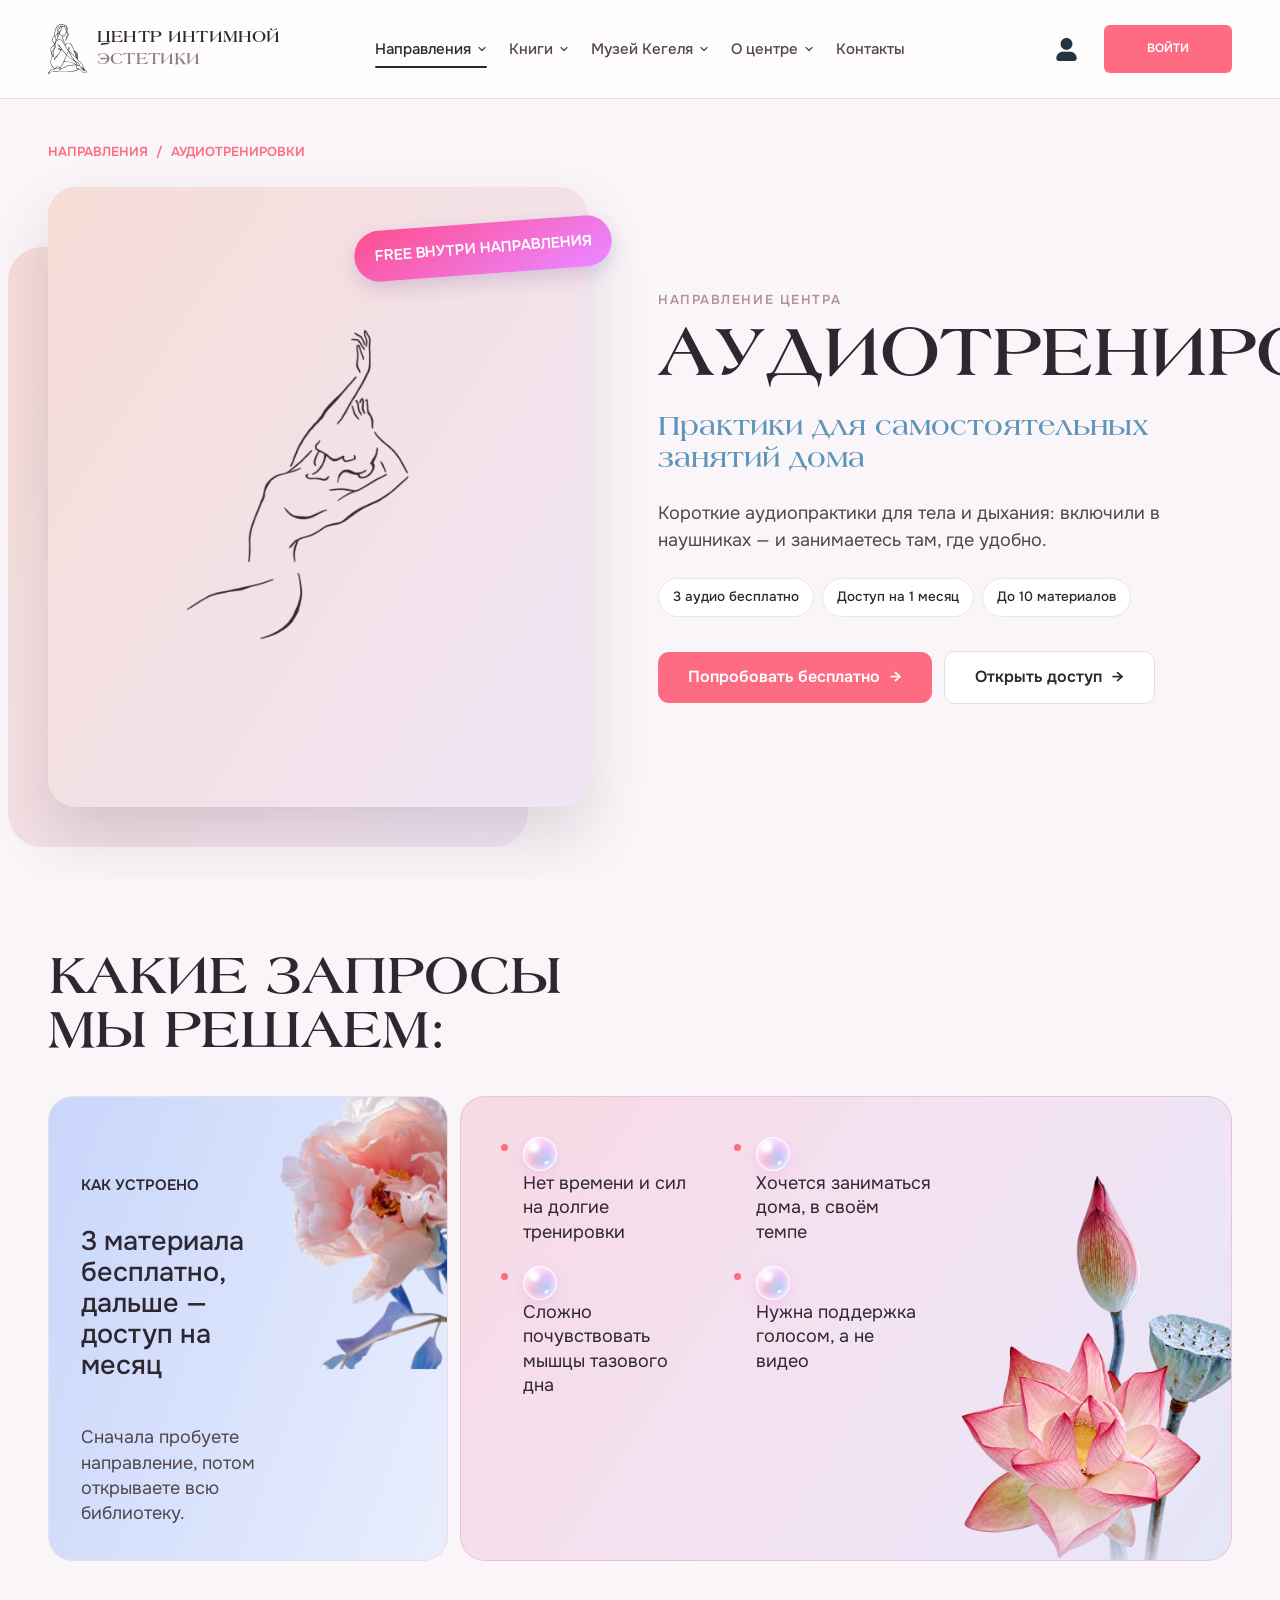
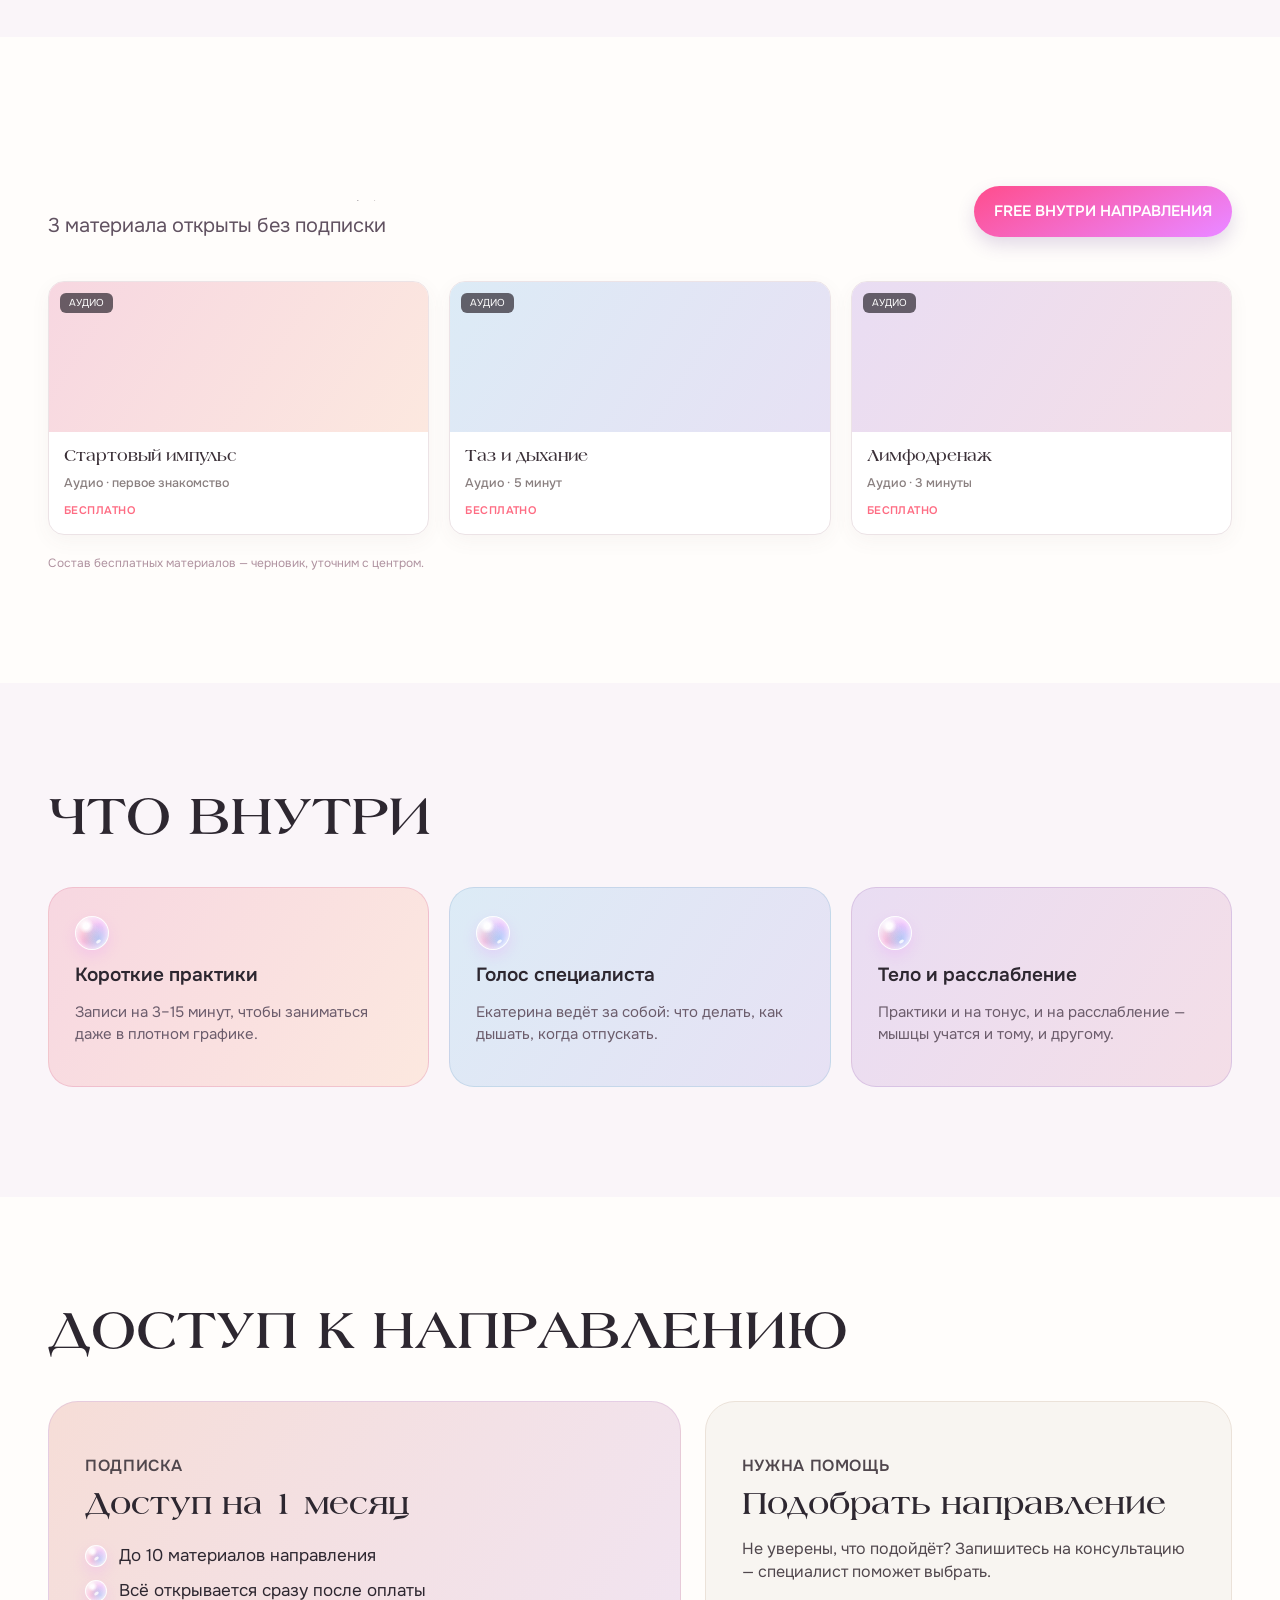
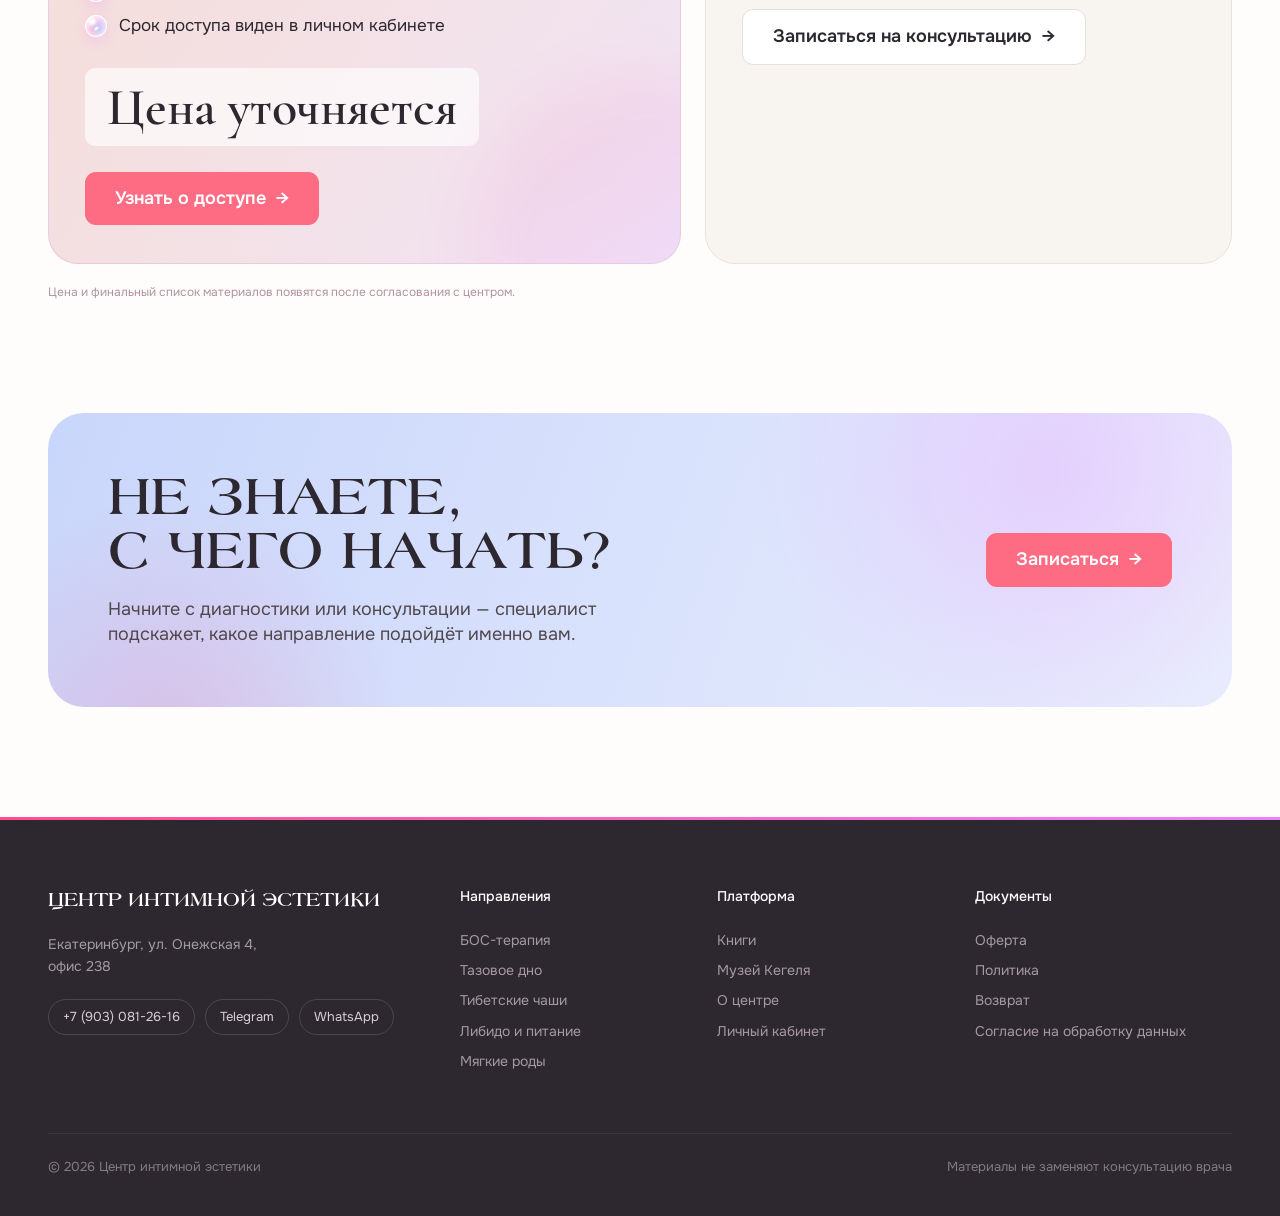
==== commit ab5f7eb7: "Вертикальный первый экран на телефоне и ровные отступы между блоками - мобильный первый экран главно" ====
--- a/site/audio.html
+++ b/site/audio.html
@@ -8,7 +8,7 @@
   <meta name="description" content="Аудиотренировки: Короткие аудиопрактики для тела и дыхания: включили в наушниках — и занимаетесь там, где удобно.">
   <link rel="preconnect" href="https://fonts.googleapis.com">
   <link rel="preconnect" href="https://fonts.gstatic.com" crossorigin>
-  <link href="https://fonts.googleapis.com/css2?family=Onest:wght@400;500;600;700&family=Cormorant+Garamond:wght@600&display=swap" rel="stylesheet">
+  <link href="https://fonts.googleapis.com/css2?family=Onest:wght@400;500;600;700&family=Cormorant+Garamond:ital,wght@0,600;1,500;1,600&display=swap" rel="stylesheet">
   <link rel="stylesheet" href="css/style.css">
   <link rel="icon" href="assets/img/logo.svg">
 </head>
@@ -58,7 +58,7 @@
       </div>
     </section>
 
-    <section class="section" id="free" style="padding-top:70px">
+    <section class="section" id="free">
       <div class="container">
         <div class="section-head section-head--row">
           <div>
@@ -87,14 +87,14 @@
 
     <section class="section section--rose">
       <div class="container">
-        <h2 class="h-section" style="margin-bottom:40px"><span class="split-line"><span>Что внутри</span></span></h2>
+        <h2 class="h-section"><span class="split-line"><span>Что внутри</span></span></h2>
         <div class="inside-grid"><div class="inside-card" style="--g:var(--g-rose);--bd:var(--b-rose);--d:0.00s" data-reveal><span class="bubble" aria-hidden="true"></span><b>Короткие практики</b><p>Записи на 3–15 минут, чтобы заниматься даже в плотном графике.</p></div><div class="inside-card" style="--g:var(--g-sky);--bd:var(--b-sky);--d:0.08s" data-reveal><span class="bubble" aria-hidden="true"></span><b>Голос специалиста</b><p>Екатерина ведёт за собой: что делать, как дышать, когда отпускать.</p></div><div class="inside-card" style="--g:var(--g-violet);--bd:var(--b-violet);--d:0.16s" data-reveal><span class="bubble" aria-hidden="true"></span><b>Тело и расслабление</b><p>Практики и на тонус, и на расслабление — мышцы учатся и тому, и другому.</p></div></div>
       </div>
     </section>
 
     <section class="section" id="access">
       <div class="container">
-        <h2 class="h-section" style="margin-bottom:40px"><span class="split-line"><span>Доступ к направлению</span></span></h2>
+        <h2 class="h-section"><span class="split-line"><span>Доступ к направлению</span></span></h2>
         <div class="buy-grid">
           <div class="buy-card" style="--g:var(--g-lilac);--bd:var(--b-lilac)" data-reveal>
             <span class="buy-card__glow"></span>
--- a/site/css/style.css
+++ b/site/css/style.css
@@ -116,6 +116,9 @@
   text-transform: uppercase;
   color: var(--ink);
 }
+.section > .container > .h-section,
+.section > .container > .section-head > .h-section { margin-bottom: 40px; }
+.h-section--tight { margin-bottom: 18px !important; }
 .h-section {
   font-family: var(--font-display);
   font-weight: 700;
@@ -735,7 +738,7 @@
 .feature small { display: block; margin-top: 4px; font-size: 13.5px; color: var(--muted); line-height: 1.35; }
 .museum__main .btn { margin-top: auto; align-self: flex-start; }
 .museum__photo { position: relative; border-radius: 30px; overflow: hidden; min-height: 520px; background: var(--g-mist); }
-.museum__photo img { position: absolute; inset: 0; width: 100%; height: 100%; object-fit: cover; object-position: center 25%; transition: transform 1.2s var(--ease); }
+.museum__photo img { position: absolute; inset: 0; width: 100%; height: 100%; object-fit: cover; object-position: center 8%; transition: transform 1.2s var(--ease); }
 .museum__photo:hover img { transform: scale(1.05); }
 .museum__tag { position: absolute; left: 20px; bottom: 20px; right: 20px; padding: 18px 20px; border-radius: 22px; background: rgba(255,251,251,.94); box-shadow: 0 12px 26px rgba(89,56,82,.14); }
 .museum__tag b { display: block; font-size: 16px; font-weight: 600; color: var(--pink); text-transform: uppercase; }
@@ -1088,6 +1091,7 @@
 }
 
 @media (max-width: 1180px) {
+  .section { padding: 88px 0; }
   .nav, .header-actions .icon-btn, .header-actions .btn { display: none; }
   .burger { display: block; }
   .mega, .mega-backdrop { display: none; }
@@ -1146,15 +1150,16 @@
   .logo img { width: 30px; height: 38px; }
   .logo__text { font-size: 14px; line-height: 15px; gap: 1px; }
   .h-section { font-size: 34px; }
+  .section > .container > .h-section, .section > .container > .section-head > .h-section { margin-bottom: 28px; }
   .section { padding: 70px 0; }
   .lead { font-size: 16px; }
   .section-head { margin-bottom: 28px; }
   .section-head--row { flex-direction: column; align-items: flex-start; }
 
   .hero__inner { display: flex; flex-direction: column; min-height: 0; padding-bottom: 40px; }
-  .hero__media { position: relative; order: -1; right: auto; left: 0; top: 0; width: 100%; height: auto; aspect-ratio: 1 / 1.05; margin-top: 16px; }
-  .hero__plate { left: 0; right: 0; width: 100%; top: 12%; height: 88%; }
-  .hero__photo { object-fit: contain; object-position: bottom; }
+  .hero__media { position: relative; order: -1; right: auto; left: 0; top: 0; width: 100%; height: auto; aspect-ratio: 1 / 1.28; margin-top: 16px; }
+  .hero__plate { left: 0; right: 0; width: 100%; top: 0; height: 100%; }
+  .hero__photo { inset: 0 auto 0 -6%; width: 112%; object-fit: contain; object-position: bottom; }
   .hero__text { padding-top: 28px; margin: 0; }
   .hero__title { font-size: 40px; }
   .hero__sub { font-size: 20px; margin-top: 14px; text-transform: uppercase; }
@@ -1242,7 +1247,7 @@
 /* ==========================================================================
    Книги
    ========================================================================== */
-.books-hero { background: var(--bg-rose); padding: 56px 0 40px; }
+.books-hero { background: var(--bg-rose); padding: 44px 0 72px; }
 .books-hero .h-section { margin-top: 26px; font-size: 64px; }
 .books-hero .lead { margin-top: 18px; max-width: 560px; }
 
@@ -1278,7 +1283,7 @@
 .author-strip .btn { margin-top: 22px; }
 
 /* страница книги */
-.b-hero { background: var(--bg-rose); padding: 44px 0 80px; overflow: hidden; }
+.b-hero { background: var(--bg-rose); padding: 44px 0 72px; overflow: hidden; }
 .b-hero__grid { display: grid; grid-template-columns: 540px 1fr; gap: 70px; align-items: center; margin-top: 26px; }
 .b-hero__media { position: relative; }
 .b-hero__plate { position: absolute; left: -40px; right: 60px; top: 60px; bottom: -40px; border-radius: 34px; background: var(--g, var(--g-sky)); }
@@ -1371,7 +1376,7 @@
   .book-card__title { font-size: 30px; }
   .author-strip { grid-template-columns: 1fr; gap: 20px; padding: 16px 16px 24px; }
   .author-strip h2 { font-size: 28px; }
-  .b-hero { padding-bottom: 60px; }
+  .b-hero { padding-bottom: 52px; }
   .b-hero__plate { left: -12px; right: 24px; top: 30px; bottom: -20px; }
   .b-hero__photo { height: 440px; }
   .b-hero__media .badge-free { right: 14px; top: -16px; font-size: 11px; padding: 11px 13px; }
@@ -1583,7 +1588,7 @@
 /* ==========================================================================
    Музей Кегеля
    ========================================================================== */
-.m-hero { background: var(--bg-sky); padding: 40px 0 60px; }
+.m-hero { background: var(--bg-sky); padding: 44px 0 72px; }
 .m-hero__grid { display: grid; grid-template-columns: 1fr 520px; gap: 60px; align-items: center; margin-top: 24px; }
 .m-hero__title { font-size: 72px; line-height: 1; color: var(--ink); }
 .m-hero__sub { margin-top: 22px; font-family: var(--font-display); font-weight: 700; font-size: 28px; line-height: 1.12; color: var(--blue); }
@@ -1629,7 +1634,7 @@
   .m-grid { grid-template-columns: 1fr 1fr; }
 }
 @media (max-width: 760px) {
-  .m-hero { padding: 24px 0 40px; }
+  .m-hero { padding: 28px 0 52px; }
   .m-hero__title { font-size: min(46px, 9.4vw); }
   .m-hero__sub { font-size: 22px; }
   .m-hero__text { font-size: 16px; }
@@ -1648,3 +1653,162 @@
 .free-grid .mat-card__thumb { height: 150px; }
 @media (max-width: 1180px) { .free-grid { grid-template-columns: 1fr 1fr; } }
 @media (max-width: 760px) { .free-grid { grid-template-columns: 1fr; } }
+
+/* музей: вступление и разделы */
+.m-intro { position: relative; display: grid; grid-template-columns: 1fr 420px; gap: 24px; margin-top: 30px; align-items: stretch; }
+.m-intro__text { padding: 44px 46px; border-radius: 30px; background: var(--g-rose); border: 1px solid var(--b-rose); display: flex; flex-direction: column; justify-content: center; }
+.m-intro__kicker { font-family: var(--font-display); font-weight: 700; font-size: 32px; color: var(--ink); }
+.m-intro__script { font-family: var(--font-price); font-style: italic; font-size: 46px; line-height: 1.05; color: var(--pink); }
+.m-intro__quote { margin-top: 22px; font-family: var(--font-price); font-style: italic; font-size: 26px; line-height: 1.4; color: var(--ink); max-width: 560px; }
+.m-intro__author { margin-top: 10px; font-size: 14px; font-weight: 600; letter-spacing: .08em; text-transform: uppercase; color: var(--pink-deep); }
+.m-intro__note { margin-top: 22px; font-size: 16px; line-height: 1.5; color: var(--text); max-width: 520px; }
+.m-intro__note--top { margin: 0 0 14px; font-size: 17px; }
+.m-intro__photo { position: relative; min-height: 460px; border-radius: 30px; overflow: hidden; border: 1px solid var(--line-2); }
+.m-intro__photo img { position: absolute; inset: 0; width: 100%; height: 100%; object-fit: cover; object-position: center 12%; }
+.m-intro__badge { position: absolute; right: 22px; top: 22px; z-index: 2; font-size: 12px; padding: 12px 15px; }
+
+.cat-grid { display: grid; grid-template-columns: repeat(3, 1fr); gap: 14px; }
+.cat-card { display: flex; align-items: center; justify-content: space-between; gap: 16px; padding: 22px 24px; border-radius: 18px; border: 1px solid var(--bd); background: var(--g); font-family: var(--font-display); font-weight: 700; font-size: 21px; color: var(--ink-blue); text-align: left; transition: transform .45s var(--ease), box-shadow .45s var(--ease); }
+.cat-card:hover { transform: translateY(-3px); box-shadow: var(--shadow-card); }
+.cat-card__arr { font-family: var(--font-body); font-size: 16px; color: var(--pink); width: 34px; height: 34px; border-radius: 50%; background: rgba(255,255,255,.75); display: grid; place-items: center; }
+.cat-card.is-active { box-shadow: var(--shadow-card); border-color: var(--pink); }
+@media (min-width: 1181px) {
+  .cat-card:last-child:nth-child(3n + 1) { grid-column: span 3; }
+  .cat-card:last-child:nth-child(3n + 2) { grid-column: span 2; }
+}
+@media (min-width: 761px) and (max-width: 1180px) {
+  .cat-card:last-child:nth-child(2n + 1) { grid-column: span 2; }
+}
+.m-sec-note { margin: 24px 0 18px; max-width: 760px; font-size: 16px; line-height: 1.5; color: var(--muted); }
+.m-sec-note b { color: var(--ink); font-weight: 600; }
+.m-item__label { font-size: 13px; font-weight: 600; letter-spacing: .06em; text-transform: uppercase; color: var(--pink); margin-bottom: 8px; }
+
+@media (max-width: 1180px) {
+  .m-intro { grid-template-columns: 1fr; }
+  .m-intro__photo { min-height: 360px; order: -1; }
+  .m-intro { gap: 16px; }
+  .cat-grid { grid-template-columns: 1fr 1fr; }
+}
+@media (max-width: 760px) {
+  .m-intro__text { padding: 24px 20px 28px; }
+  .m-intro__kicker { font-size: 24px; }
+  .m-intro__script { font-size: 34px; }
+  .m-intro__quote { font-size: 21px; }
+  .m-intro__photo { min-height: 300px; }
+  .cat-grid { grid-template-columns: 1fr; }
+  .cat-card { font-size: 18px; padding: 18px 18px; }
+}
+
+/* фото экспоната занимает плашку целиком */
+.m-item__photo--real { height: auto; background: #fff; display: grid; gap: 3px; padding: 0; }
+.m-item__photo--real img { width: 100%; height: auto; aspect-ratio: 6 / 5; object-fit: cover; }
+.m-card__media--photo { height: auto; aspect-ratio: 6 / 5; background: #fff; display: block; padding: 0; box-shadow: inset 0 0 0 1px rgba(77, 51, 71, .07); }
+.m-card__media--photo img { width: 100%; max-width: none; height: 100%; max-height: none; object-fit: cover; padding: 0; }
+
+/* первый экран БОС: фото в плашке и небольшая карточка с играми */
+.p-hero__photo { position: absolute; left: 58px; top: 68px; width: 622px; height: 622px; border-radius: 25px; overflow: hidden; box-shadow: 0 30px 60px rgba(77, 51, 71, .14); }
+.p-hero__photo img { width: 100%; height: 100%; object-fit: cover; object-position: center 22%; transition: transform 1.4s var(--ease); }
+.p-hero__visual:hover .p-hero__photo img { transform: scale(1.03); }
+@media (max-width: 760px) {
+  .p-hero__photo { left: 58px; }
+}
+.tp-photo--tall { height: 420px; }
+.tp-photo--tall img { object-position: center 28%; }
+@media (max-width: 760px) { .tp-photo--tall { height: 300px; } }
+
+/* экраны с играми во вкладке «Как проходит тренировка» */
+.tp-photo--games { height: auto; background: #fff; padding: 18px; display: grid; place-items: center; }
+.tp-photo--games img { width: 100%; height: auto; object-fit: contain; }
+
+/* правая колонка вкладки: блок и «Важно» друг под другом */
+.tp-col { display: grid; gap: 20px; align-content: start; margin-top: 16px; }
+.tp-col .tp-box { margin-top: 0; }
+.tp-col .tp-important { margin-top: 0; max-width: none; }
+
+/* пузырьки-буллеты: на телефоне меньше */
+@media (max-width: 760px) {
+  .bubble { width: 24px; height: 24px; }
+  .bubble::after { right: 5px; bottom: 4px; width: 4px; height: 2px; }
+  .fb-item, .why-item, .lesson { grid-template-columns: 26px 1fr; gap: 12px; }
+  .fb-item .bubble { margin-top: 2px; }
+  .buy-card li .bubble, .fit-card li .bubble, .about-book__list li .bubble, .m-card .bubble { width: 20px; height: 20px; }
+  .bubble--big { width: 58px; height: 58px; }
+}
+
+/* музей: поиск и счётчик */
+.m-toolbar { display: flex; flex-wrap: wrap; gap: 14px; align-items: center; justify-content: space-between; margin: 32px 0 20px; }
+.m-search input { height: 48px; width: 260px; padding: 0 18px; border-radius: 40px; border: 1px solid var(--line-2); background: #fff; font: inherit; font-size: 15px; color: var(--ink); transition: border-color .3s, box-shadow .3s; }
+.m-search input:focus { outline: none; border-color: var(--pink); box-shadow: 0 0 0 4px rgba(254, 108, 131, .14); }
+.m-count { margin: 0; font-size: 13px; color: var(--caption); }
+.m-empty { margin-top: 24px; font-size: 16px; color: var(--muted); }
+.m-grid--near { grid-template-columns: repeat(3, 1fr); }
+.cat-card__arr { font-size: 15px; font-weight: 600; }
+@media (max-width: 1180px) { .m-grid--near { grid-template-columns: 1fr 1fr; } }
+@media (max-width: 760px) {
+  .m-toolbar { gap: 12px; }
+  .m-search input { width: 100%; height: 44px; }
+  .m-search { width: 100%; }
+  .m-grid--near { grid-template-columns: 1fr; }
+}
+
+/* музей: карточка экспоната */
+[data-museum-item] .b-hero__title { font-size: clamp(34px, 3.6vw, 56px); overflow-wrap: break-word; hyphens: auto; }
+[data-museum-item] .b-hero__photo { box-shadow: 0 24px 50px rgba(77, 51, 71, .12); }
+.m-item__blocks .m-item__label { margin-top: 30px; }
+.m-item__blocks > :first-child { margin-top: 0; }
+.m-item__pro { margin-top: 30px; padding: 24px 26px; border-radius: 22px; background: var(--g-mist); border: 1px solid var(--b-mist); }
+.m-item__pro .m-item__label { margin-top: 0; color: var(--blue); }
+.m-item__pro p { font-size: 16px; line-height: 1.55; }
+.m-item__blocks .m-item__caption { margin-top: 26px; font-size: 15px; line-height: 1.5; color: var(--caption); }
+@media (max-width: 760px) { .m-item__pro { padding: 20px 18px; } }
+
+/* музей: подпись раздела */
+.m-sec-note { display: grid; gap: 6px; }
+.m-sec-note__t { font-family: var(--font-display); font-weight: 700; font-size: 22px; line-height: 1.15; color: var(--ink-blue); }
+
+/* музей: билет и закрытые разделы */
+.cat-card__main { display: flex; flex-direction: column; align-items: flex-start; gap: 9px; }
+.cat-card__flag { font-family: var(--font-body); font-weight: 600; font-size: 11.5px; letter-spacing: .05em; text-transform: uppercase; color: var(--muted); padding: 5px 11px; border-radius: 40px; background: rgba(255,255,255,.75); }
+.cat-card__flag--free { color: var(--pink-deep); }
+.cat-card__flag--open { color: var(--blue); }
+.m-card__lock { position: absolute; left: 14px; top: 14px; z-index: 2; padding: 7px 13px; border-radius: 40px; background: rgba(255,255,255,.92); box-shadow: var(--shadow-soft); font-size: 11.5px; font-weight: 600; letter-spacing: .05em; text-transform: uppercase; color: var(--muted); }
+.m-card__lock--free { color: var(--pink-deep); }
+.m-card.is-locked .m-card__media img { filter: saturate(.35) blur(3px); transform: scale(1.04); }
+a.m-card.is-locked:hover .m-card__media img { transform: scale(1.06); }
+
+.m-lock { padding: 34px 32px; border-radius: 26px; background: var(--g-mist); border: 1px solid var(--b-mist); }
+.m-lock h3 { font-family: var(--font-display); font-weight: 700; font-size: 28px; line-height: 1.15; color: var(--ink-blue); margin: 10px 0 12px; }
+.m-lock p { font-size: 16px; line-height: 1.55; color: var(--text); }
+.m-lock .btn { margin-top: 22px; }
+[data-museum-item].is-locked .b-hero__photo img { filter: saturate(.4) blur(6px); }
+
+.modal--ticket .modal__card { max-width: 480px; text-align: left; }
+.modal--ticket h3 { font-family: var(--font-display); font-weight: 700; font-size: 32px; line-height: 1.1; color: var(--ink); margin: 8px 0 0; }
+.ticket__price { display: flex; align-items: baseline; gap: 12px; flex-wrap: wrap; margin: 16px 0 20px; }
+.ticket__price b { font-family: var(--font-price); font-weight: 600; font-variant-numeric: lining-nums; font-feature-settings: "lnum" 1; font-size: 42px; line-height: 1; color: var(--pink-deep); }
+.ticket__price span { font-size: 14px; color: var(--muted); }
+.ticket__list { list-style: none; display: grid; gap: 12px; margin: 0 0 24px; padding: 0; }
+.ticket__list li { display: grid; grid-template-columns: 24px 1fr; gap: 12px; align-items: start; font-size: 15px; line-height: 1.45; color: var(--text); }
+.ticket__list .bubble { width: 20px; height: 20px; margin-top: 2px; }
+.modal--ticket .btn { width: 100%; justify-content: center; }
+.modal--ticket .btn--ghost { margin-top: 10px; }
+.ticket__soon { margin: 10px 0 0; font-size: 13.5px; line-height: 1.4; color: var(--pink-deep); }
+@media (max-width: 760px) {
+  .modal--ticket .btn { padding-left: 16px; padding-right: 16px; font-size: 15px; }
+  .m-lock { padding: 24px 20px; }
+  .m-lock h3 { font-size: 23px; }
+  .modal--ticket h3 { font-size: 26px; }
+  .ticket__price b { font-size: 34px; }
+}
+
+/* музей: о музее и пример карточки */
+.m-about__lead { max-width: 820px; font-size: 19px; line-height: 1.55; color: var(--text); }
+.m-sample { display: grid; grid-template-columns: 380px 1fr; gap: 56px; align-items: center; }
+.m-sample__card .m-card { max-width: 380px; }
+.m-sample__text > p { font-size: 18px; line-height: 1.6; color: var(--text); }
+.m-sample__text .about-book__list { margin-top: 22px; }
+.m-sample__text .about-book__list li { font-size: 16px; }
+.m-sample__text .about-book__list b { font-weight: 600; color: var(--ink); }
+.m-sample__hint { margin-top: 20px; font-size: 14.5px; line-height: 1.5; color: var(--caption); }
+@media (max-width: 1180px) { .m-sample { grid-template-columns: 1fr; gap: 28px; } .m-sample__card .m-card { max-width: none; } }
+@media (max-width: 760px) { .m-about__lead { font-size: 17px; } .m-sample__text > p { font-size: 16px; } }
